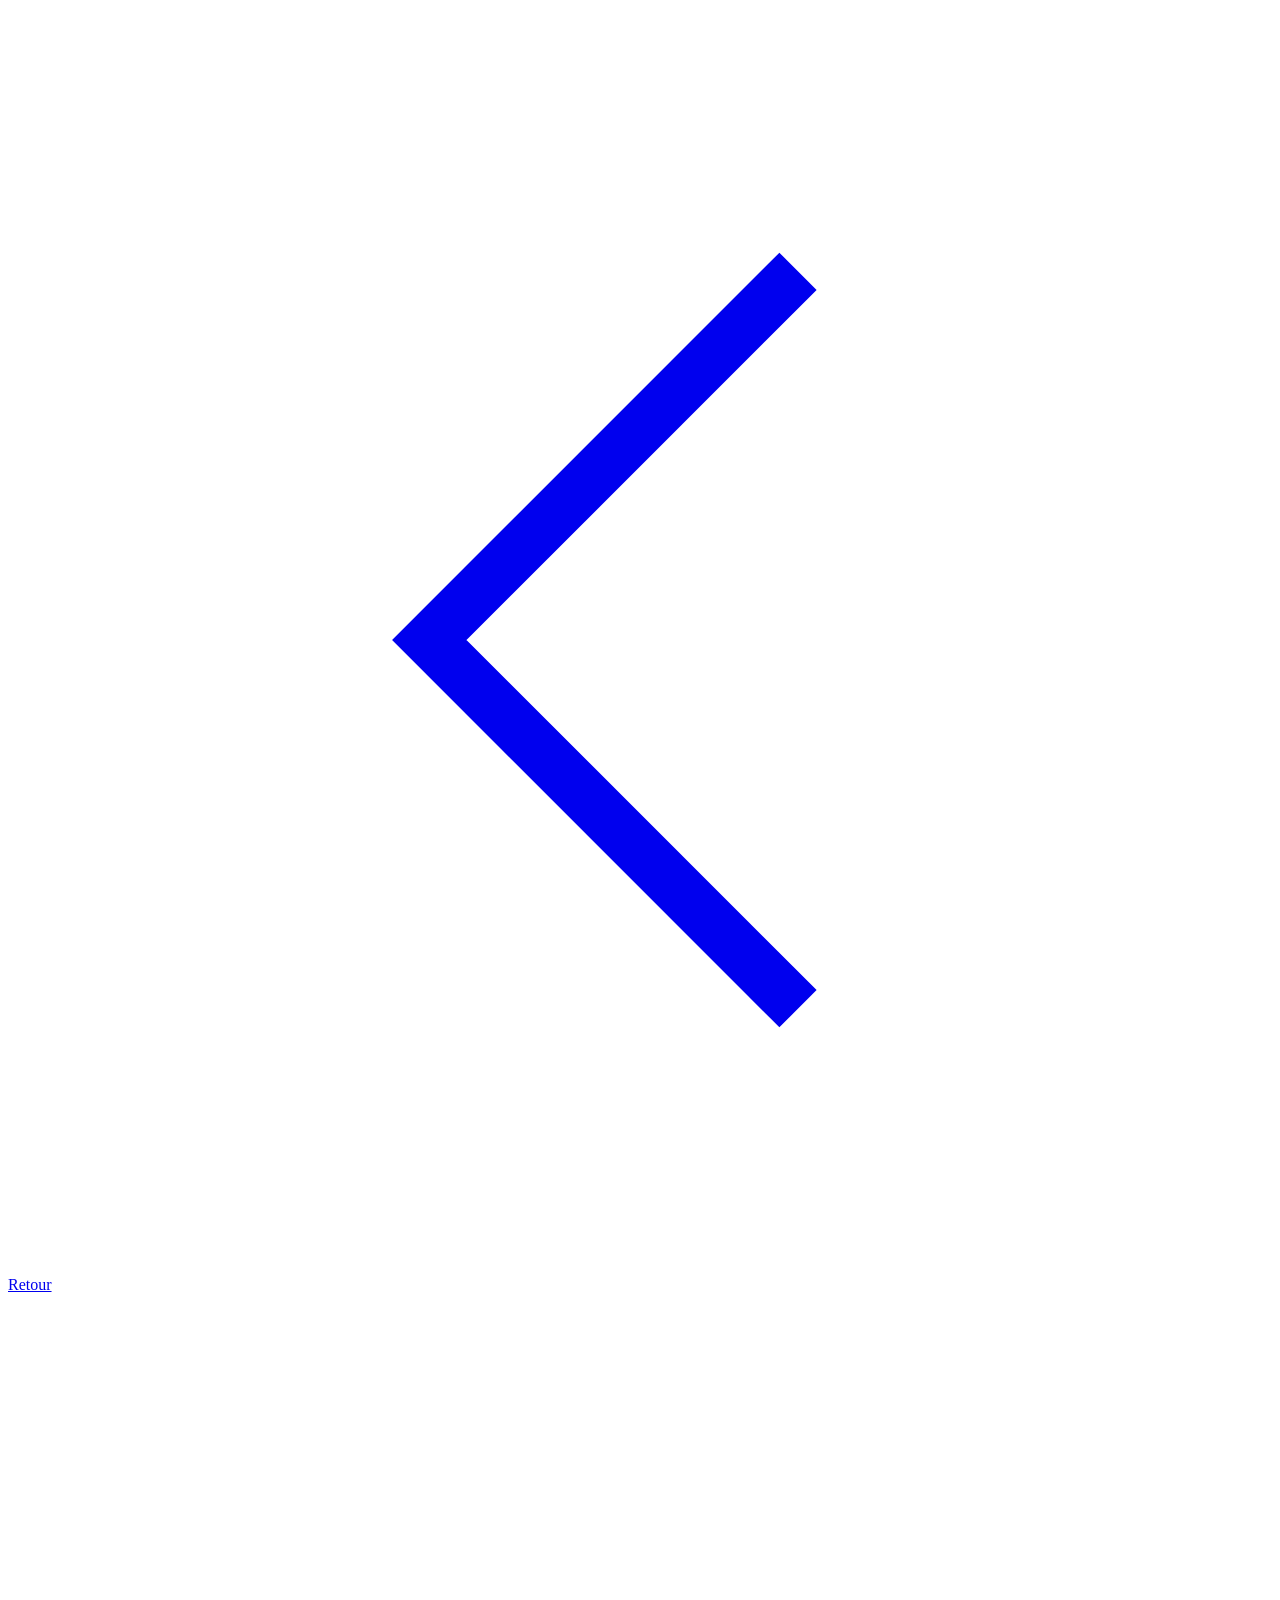
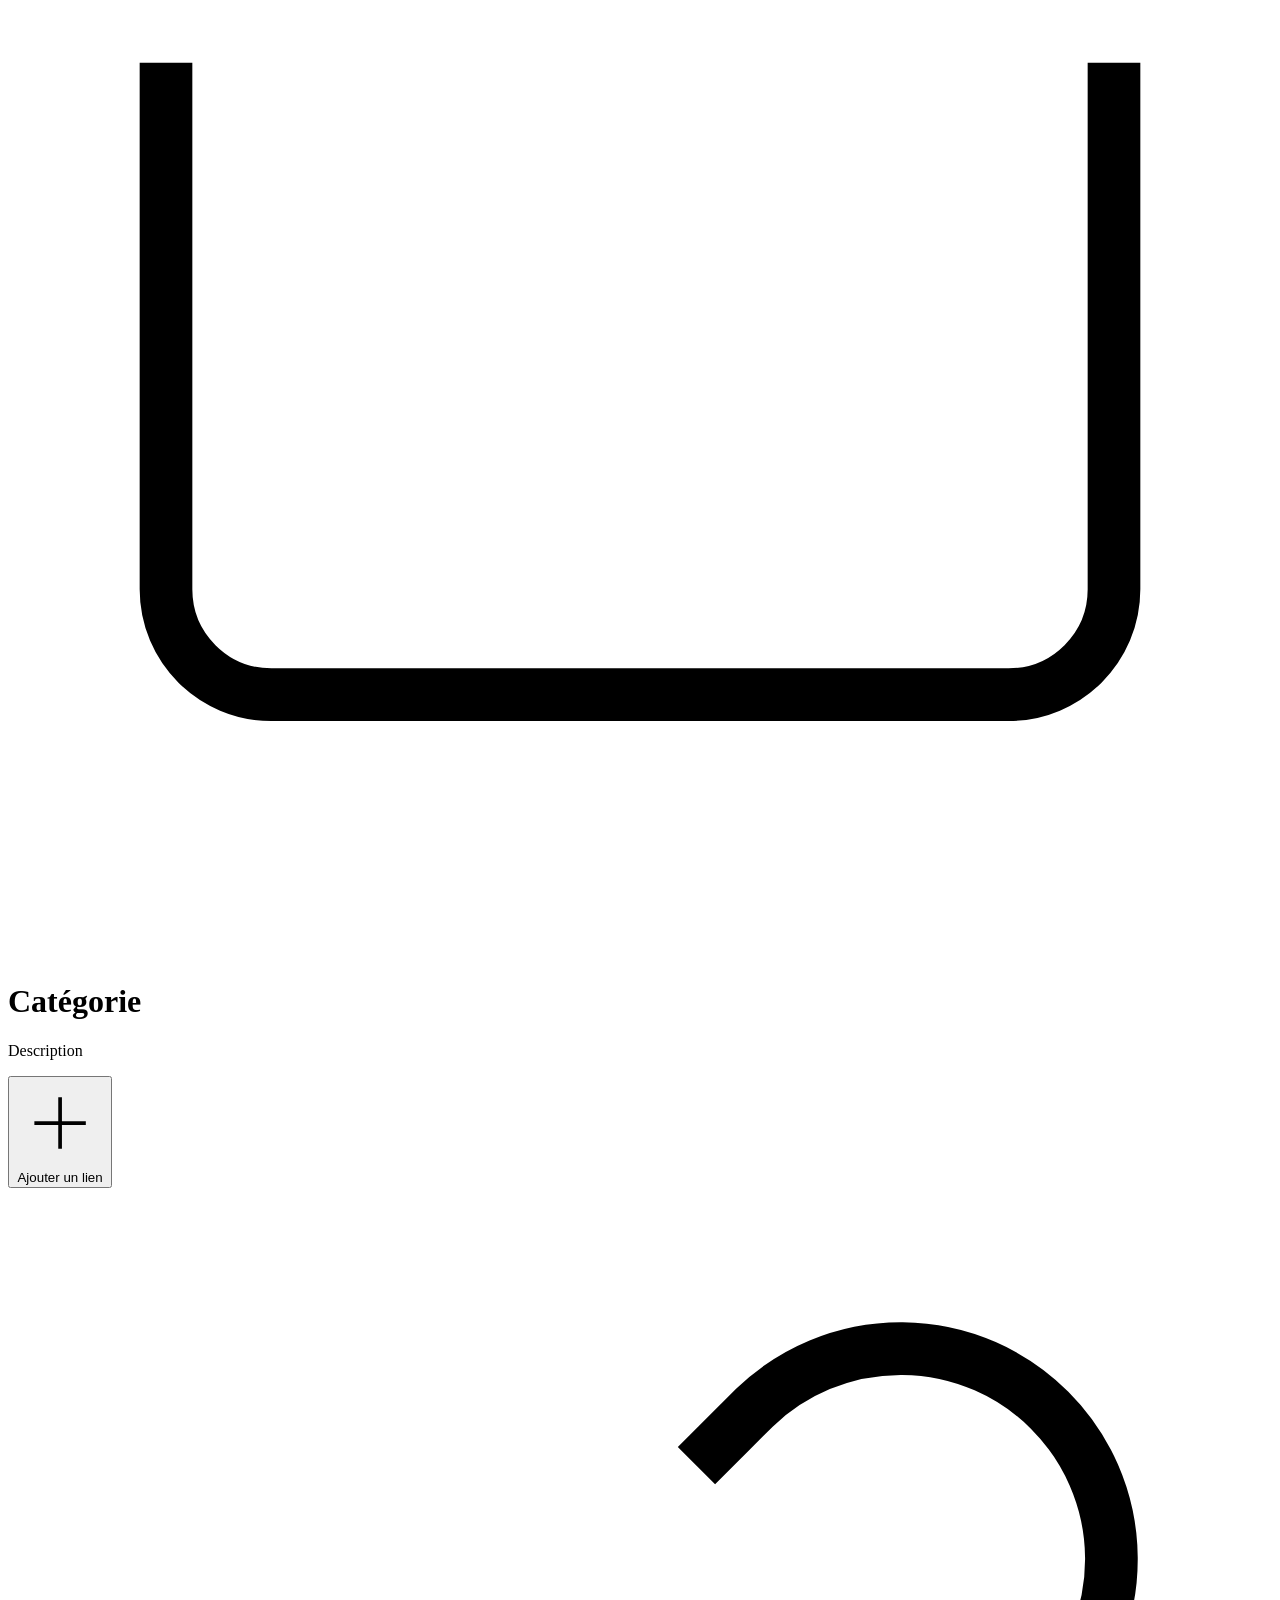
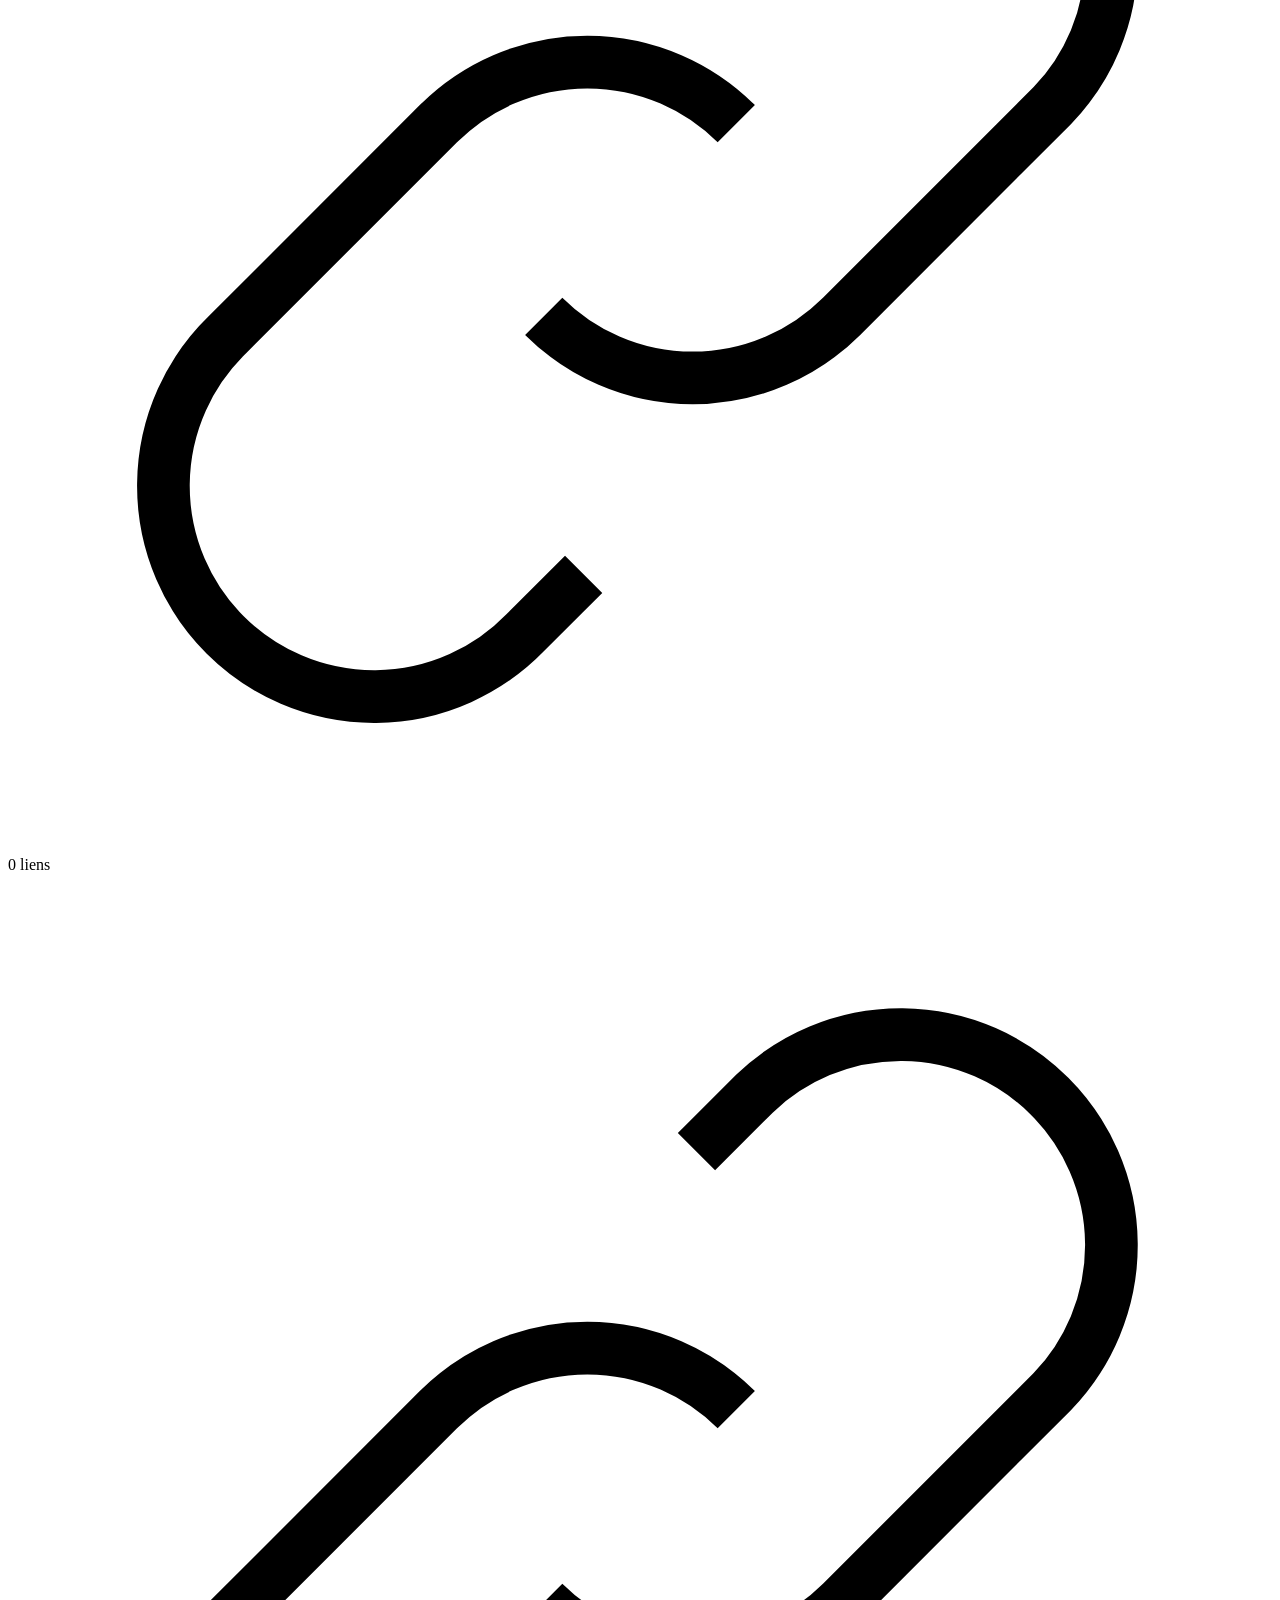
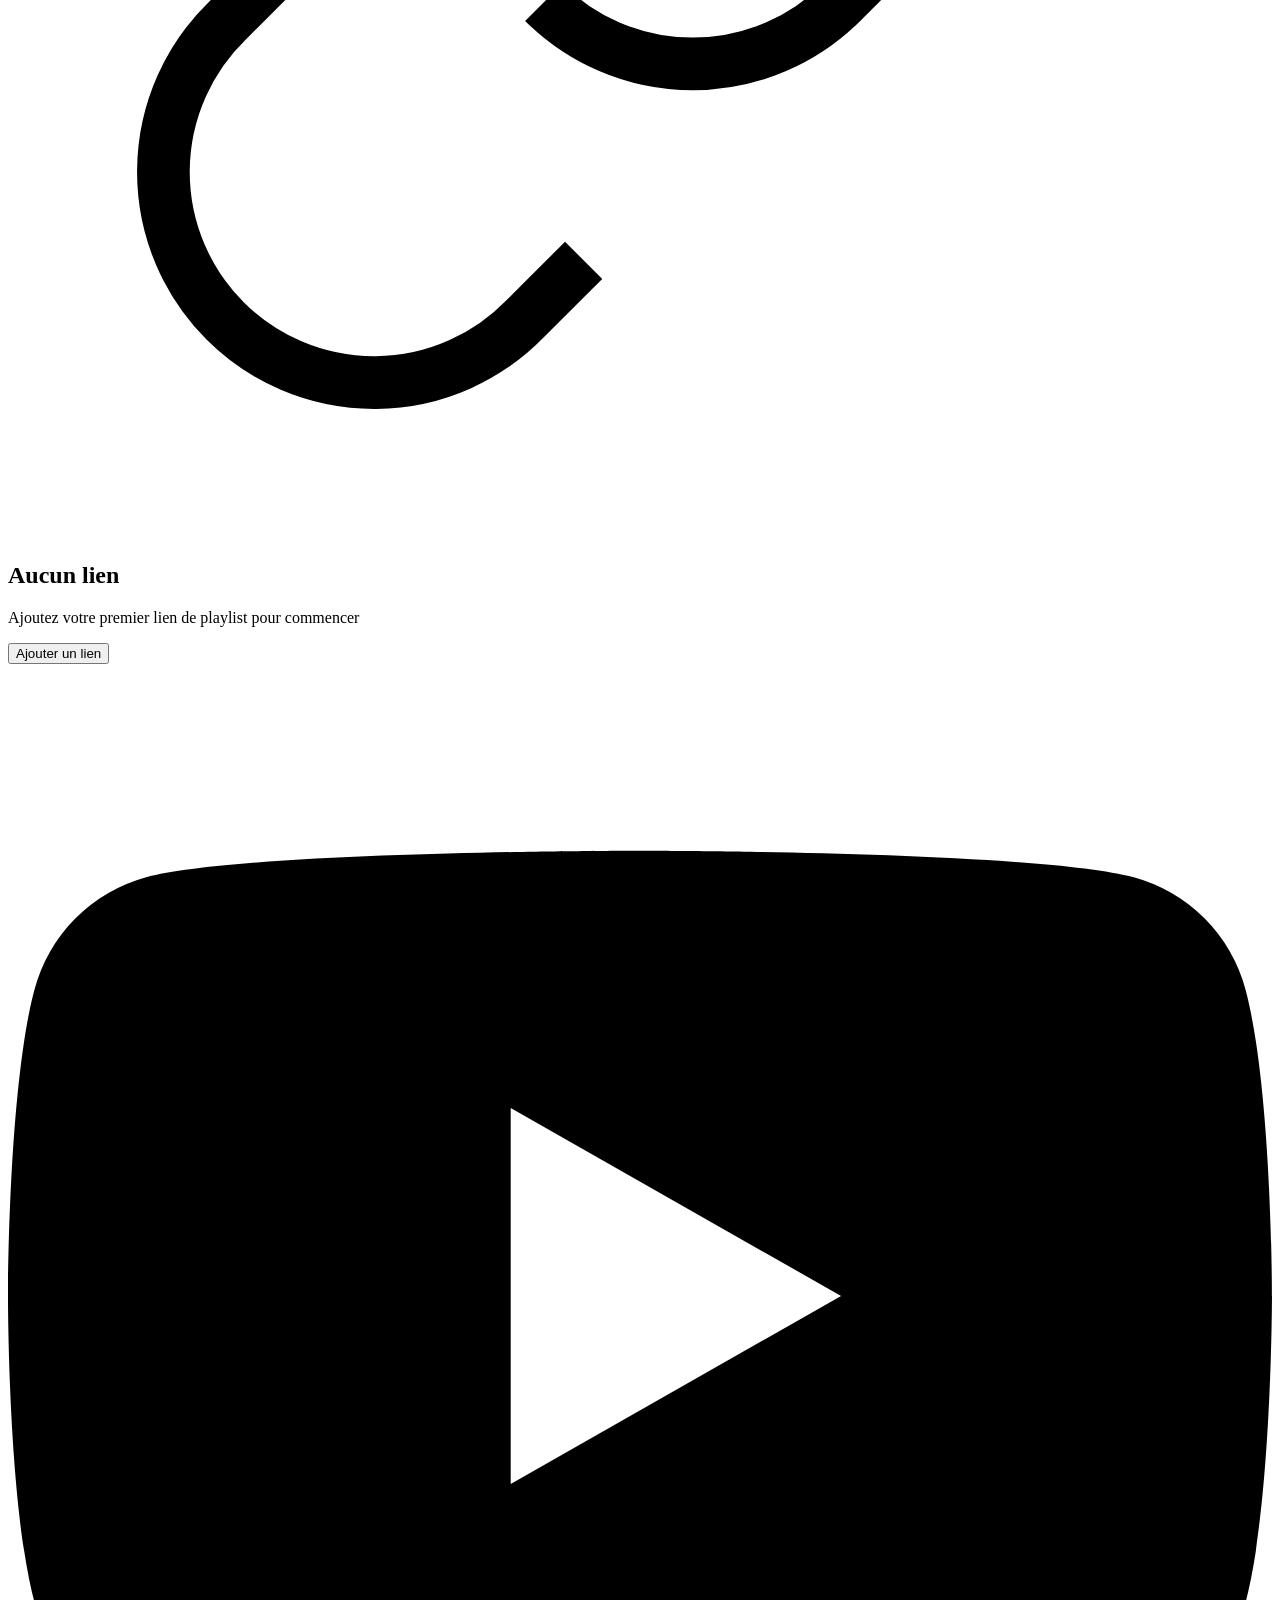
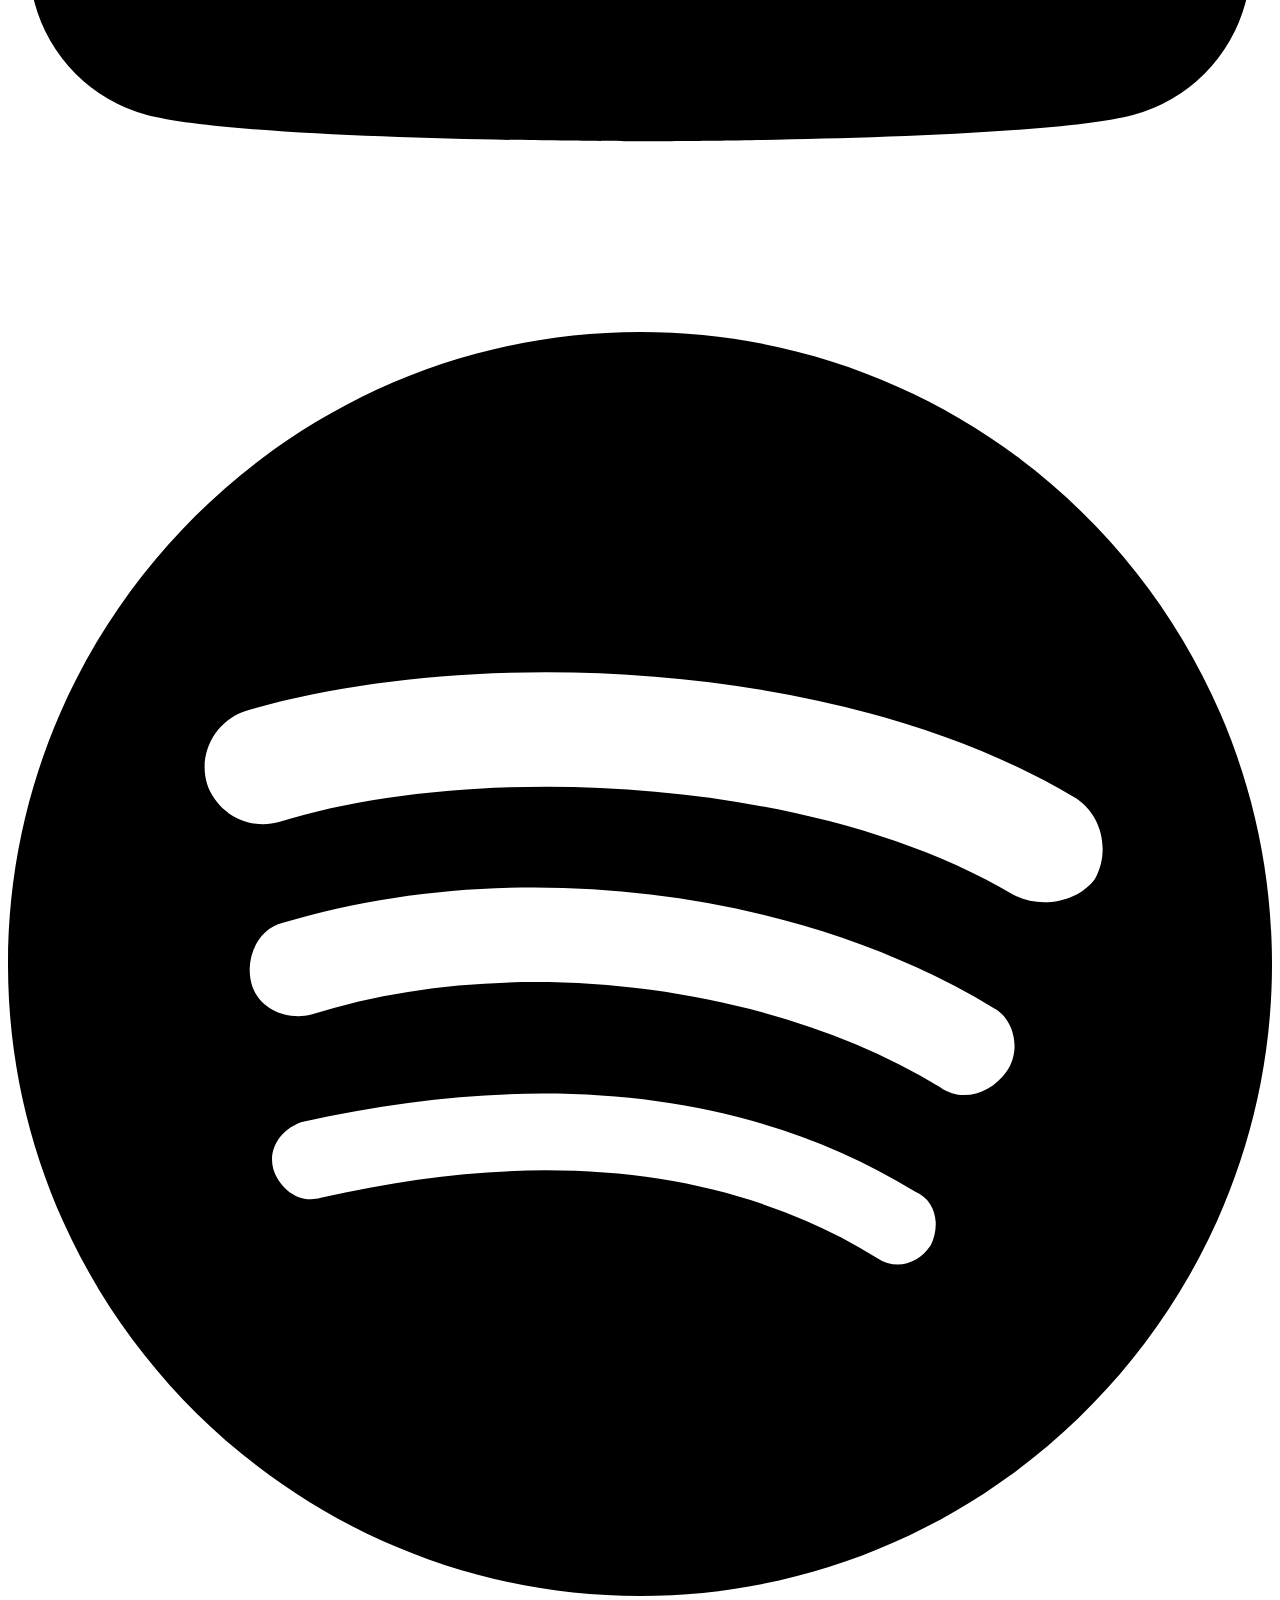
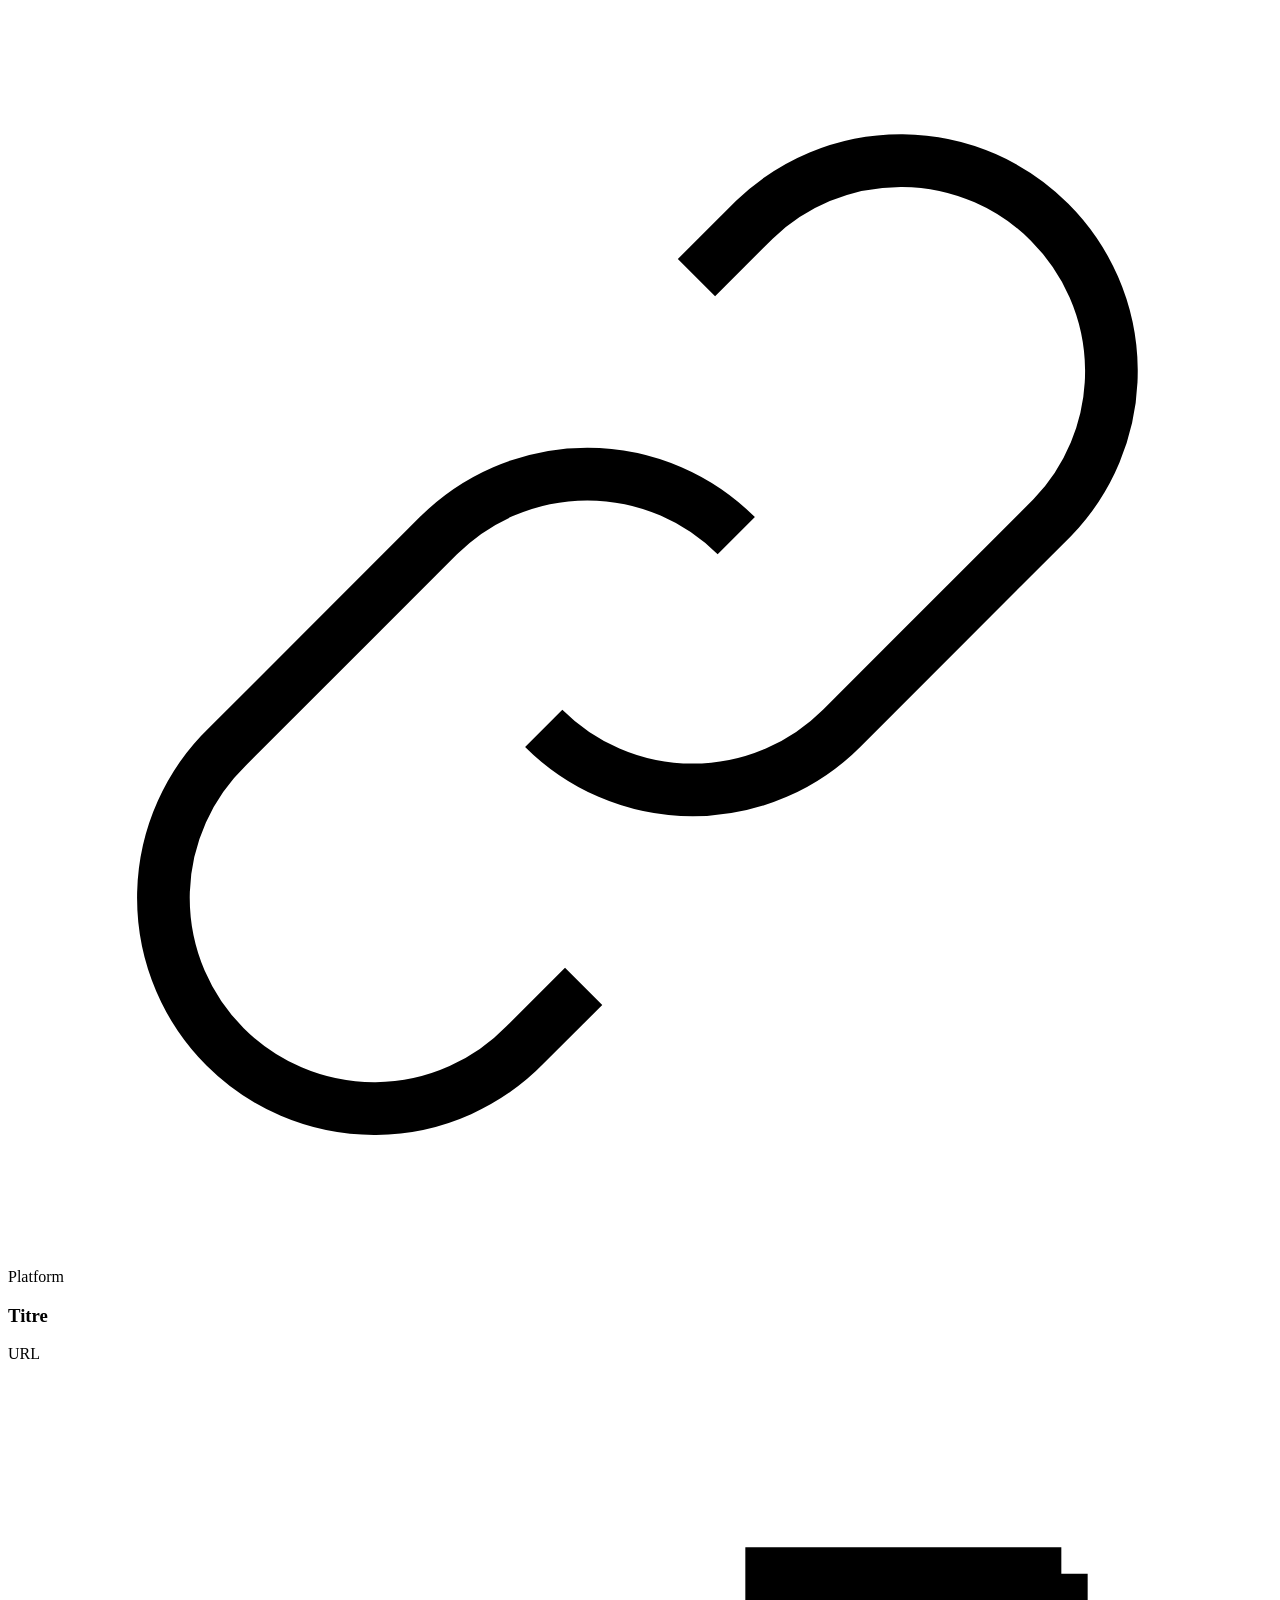
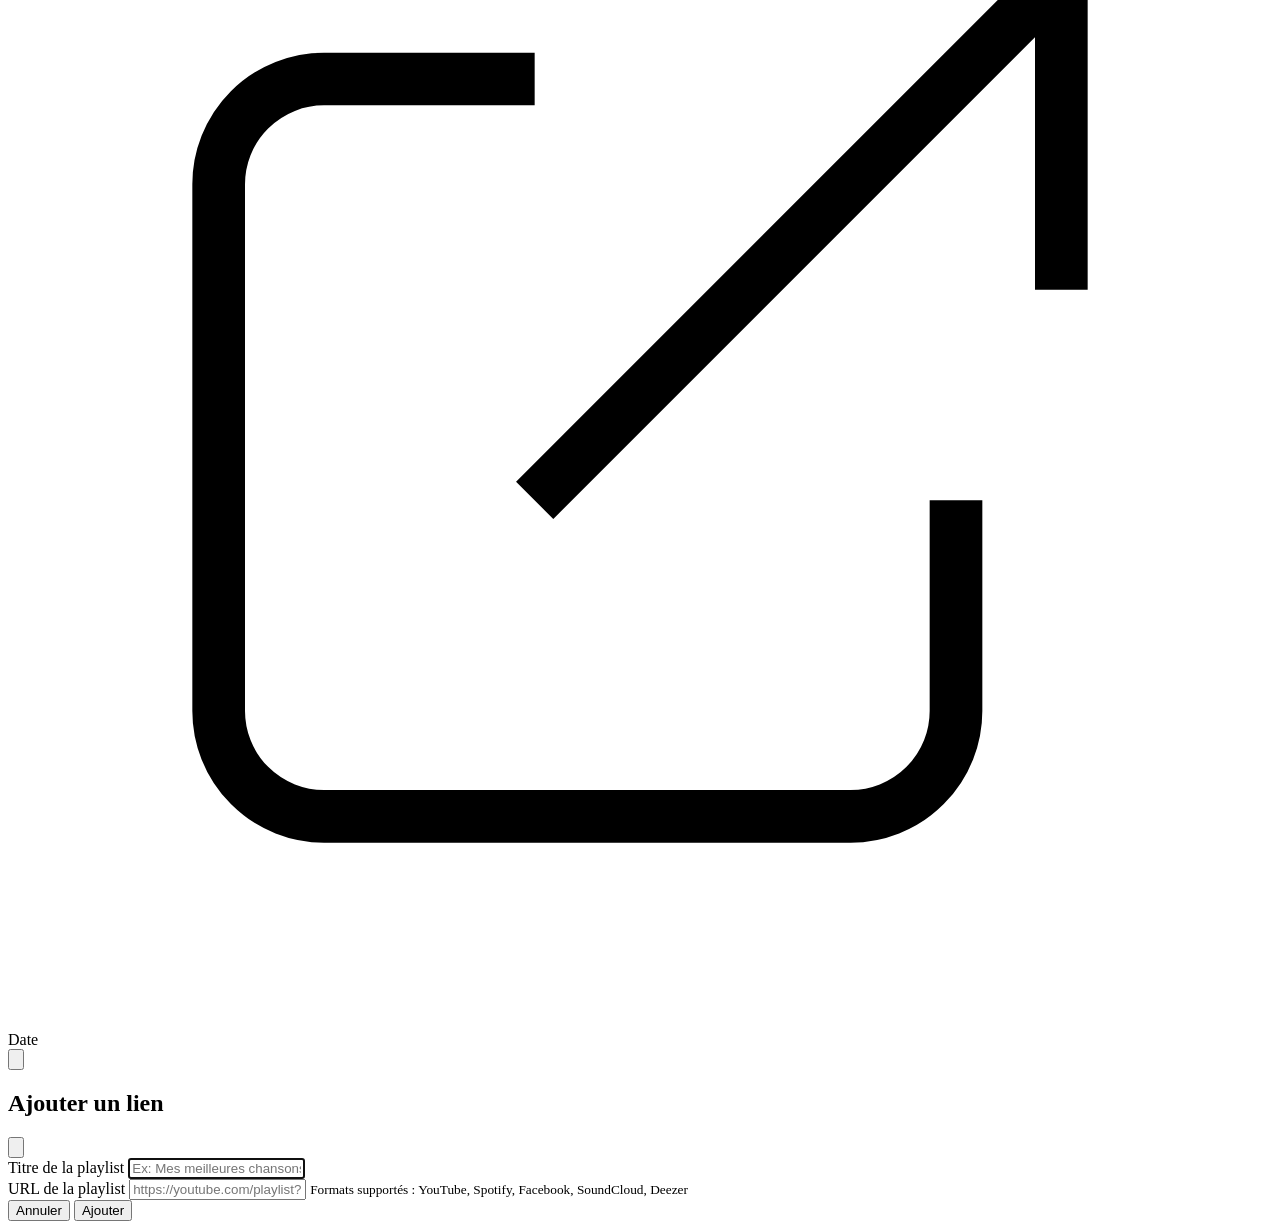
==== src/main/resources/templates/category.html @ a46c37cc "Initial commit" ====
<!DOCTYPE html>
<html xmlns:th="http://www.thymeleaf.org" lang="fr">
<head>
    <meta charset="UTF-8">
    <meta name="viewport" content="width=device-width, initial-scale=1.0">
    <title th:text="${category.name}">Catégorie</title>
    <link rel="stylesheet" th:href="@{/css/style.css}">
</head>
<body>
    <div class="app-container">
        <header class="app-header">
            <div class="header-content">
                <a href="/" class="back-link">
                    <svg viewBox="0 0 24 24" fill="none" stroke="currentColor">
                        <path d="M15 19l-7-7 7-7"/>
                    </svg>
                    Retour
                </a>
                <div class="header-title">
                    <div class="category-icon-large" th:classappend="'icon-' + ${category.id % 6}">
                        <svg viewBox="0 0 24 24" fill="none" stroke="currentColor">
                            <path d="M3 7V17C3 18.1046 3.89543 19 5 19H19C20.1046 19 21 18.1046 21 17V7"/>
                        </svg>
                    </div>
                    <div>
                        <h1 th:text="${category.name}">Catégorie</h1>
                        <p class="subtitle" th:text="${category.description} ?: 'Aucune description'">Description</p>
                    </div>
                </div>
                <button class="btn btn-primary" onclick="toggleModal('addLinkModal')">
                    <svg class="btn-icon" viewBox="0 0 24 24" fill="none" stroke="currentColor">
                        <path d="M12 5v14M5 12h14"/>
                    </svg>
                    Ajouter un lien
                </button>
            </div>
        </header>
        <main class="main-content">
            <div class="content-wrapper">
                <div class="stats-bar">
                    <div class="stat-item">
                        <svg viewBox="0 0 24 24" fill="none" stroke="currentColor">
                            <path d="M13.828 10.172a4 4 0 00-5.656 0l-4 4a4 4 0 105.656 5.656l1.102-1.101m-.758-4.899a4 4 0 005.656 0l4-4a4 4 0 00-5.656-5.656l-1.1 1.1"/>
                        </svg>
                        <span class="stat-value" th:text="${links.size}">0</span>
                        <span class="stat-label" th:text="${links.size > 1} ? 'liens enregistrés' : 'lien enregistré'">liens</span>
                    </div>
                </div>

                <div th:if="${links.empty}" class="empty-state">
                    <svg class="empty-icon" viewBox="0 0 24 24" fill="none" stroke="currentColor">
                        <path d="M13.828 10.172a4 4 0 00-5.656 0l-4 4a4 4 0 105.656 5.656l1.102-1.101m-.758-4.899a4 4 0 005.656 0l4-4a4 4 0 00-5.656-5.656l-1.1 1.1"/>
                    </svg>
                    <h2>Aucun lien</h2>
                    <p>Ajoutez votre premier lien de playlist pour commencer</p>
                    <button class="btn btn-primary" onclick="toggleModal('addLinkModal')">Ajouter un lien</button>
                </div>

                <div th:unless="${links.empty}" class="links-list">
                    <article class="link-card" th:each="link : ${links}">
                        <div class="link-platform" th:classappend="${'platform-' + #strings.toLowerCase(link.platform)}">
                            <svg th:if="${link.platform == 'YouTube'}" viewBox="0 0 24 24" fill="currentColor">
                                <path d="M23.498 6.186a3.016 3.016 0 0 0-2.122-2.136C19.505 3.545 12 3.545 12 3.545s-7.505 0-9.377.505A3.017 3.017 0 0 0 .502 6.186C0 8.07 0 12 0 12s0 3.93.502 5.814a3.016 3.016 0 0 0 2.122 2.136c1.871.505 9.376.505 9.376.505s7.505 0 9.377-.505a3.015 3.015 0 0 0 2.122-2.136C24 15.93 24 12 24 12s0-3.93-.502-5.814zM9.545 15.568V8.432L15.818 12l-6.273 3.568z"/>
                            </svg>
                            <svg th:if="${link.platform == 'Spotify'}" viewBox="0 0 24 24" fill="currentColor">
                                <path d="M12 0C5.4 0 0 5.4 0 12s5.4 12 12 12 12-5.4 12-12S18.66 0 12 0zm5.521 17.34c-.24.359-.66.48-1.021.24-2.82-1.74-6.36-2.101-10.561-1.141-.418.122-.779-.179-.899-.539-.12-.421.18-.78.54-.9 4.56-1.021 8.52-.6 11.64 1.32.42.18.479.659.301 1.02zm1.44-3.3c-.301.42-.841.6-1.262.3-3.239-1.98-8.159-2.58-11.939-1.38-.479.12-1.02-.12-1.14-.6-.12-.48.12-1.021.6-1.141C9.6 9.9 15 10.561 18.72 12.84c.361.181.54.78.241 1.2zm.12-3.36C15.24 8.4 8.82 8.16 5.16 9.301c-.6.179-1.2-.181-1.38-.721-.18-.601.18-1.2.72-1.381 4.26-1.26 11.28-1.02 15.721 1.621.539.3.719 1.02.419 1.56-.299.421-1.02.599-1.559.3z"/>
                            </svg>
                            <svg th:if="${link.platform != 'YouTube' and link.platform != 'Spotify'}" viewBox="0 0 24 24" fill="none" stroke="currentColor">
                                <path d="M13.828 10.172a4 4 0 00-5.656 0l-4 4a4 4 0 105.656 5.656l1.102-1.101m-.758-4.899a4 4 0 005.656 0l4-4a4 4 0 00-5.656-5.656l-1.1 1.1"/>
                            </svg>
                            <span th:text="${link.platform}">Platform</span>
                        </div>
                        <div class="link-content">
                            <h3 th:text="${link.title}">Titre</h3>
                            <a th:href="${link.url}" target="_blank" rel="noopener" class="link-url">
                                <span th:text="${link.url}">URL</span>
                                <svg viewBox="0 0 24 24" fill="none" stroke="currentColor">
                                    <path d="M10 6H6a2 2 0 00-2 2v10a2 2 0 002 2h10a2 2 0 002-2v-4M14 4h6m0 0v6m0-6L10 14"/>
                                </svg>
                            </a>
                            <span class="link-date" th:text="${#temporals.format(link.createdAt, 'dd/MM/yyyy à HH:mm')}">Date</span>
                        </div>
                        <button class="btn-icon-only btn-delete" th:onclick="'deleteLink(' + ${link.id} + ', ' + ${category.id} + ')'" aria-label="Supprimer le lien">
                            <svg viewBox="0 0 24 24" fill="none" stroke="currentColor">
                                <path d="M19 7l-.867 12.142A2 2 0 0116.138 21H7.862a2 2 0 01-1.995-1.858L5 7m5 4v6m4-6v6m1-10V4a1 1 0 00-1-1h-4a1 1 0 00-1 1v3M4 7h16"/>
                            </svg>
                        </button>
                    </article>
                </div>
            </div>
        </main>

        <div id="addLinkModal" class="modal">
            <div class="modal-overlay" onclick="toggleModal('addLinkModal')"></div>
            <div class="modal-content">
                <div class="modal-header">
                    <h2>Ajouter un lien</h2>
                    <button class="btn-icon-only" onclick="toggleModal('addLinkModal')" aria-label="Fermer la modale">
                        <svg viewBox="0 0 24 24" fill="none" stroke="currentColor">
                            <path d="M6 18L18 6M6 6l12 12"/>
                        </svg>
                    </button>
                </div>
                <form th:action="@{/link/add}" method="post" class="modal-form">
                    <input type="hidden" name="categoryId" th:value="${category.id}">
                    <div class="form-group">
                        <label for="linkTitle">Titre de la playlist</label>
                        <input type="text" id="linkTitle" name="title" class="form-input" placeholder="Ex: Mes meilleures chansons 2024" required autofocus>
                    </div>
                    <div class="form-group">
                        <label for="linkUrl">URL de la playlist</label>
                        <input type="url" id="linkUrl" name="url" class="form-input" placeholder="https://youtube.com/playlist?list=..." required>
                        <small class="form-hint">Formats supportés : YouTube, Spotify, Facebook, SoundCloud, Deezer</small>
                    </div>
                    <div class="modal-actions">
                        <button type="button" class="btn btn-secondary" onclick="toggleModal('addLinkModal')">Annuler</button>
                        <button type="submit" class="btn btn-primary">Ajouter</button>
                    </div>
                </form>
            </div>
        </div>
    </div>

    <script th:src="@{/js/main.js}"></script>
    <script>
        const categoryId = [[${category.id}]];
    </script>
</body>
</html>
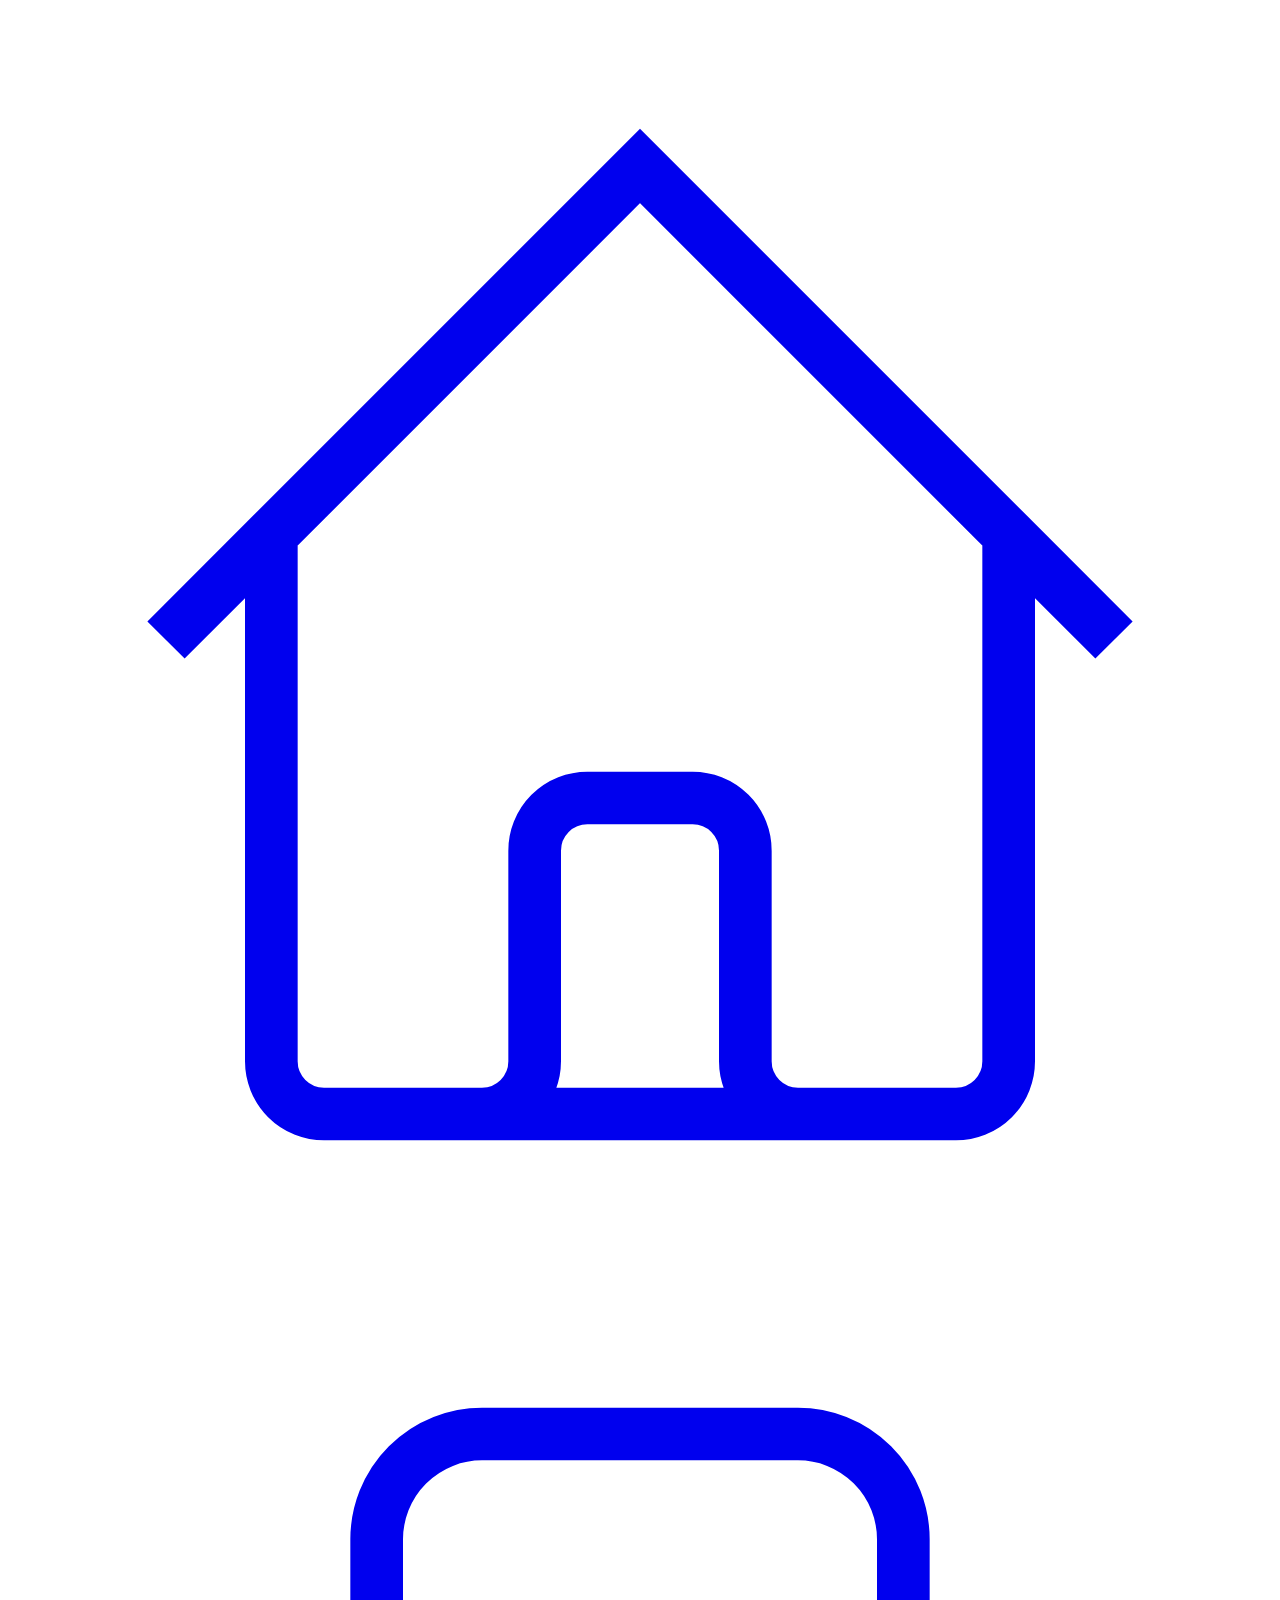
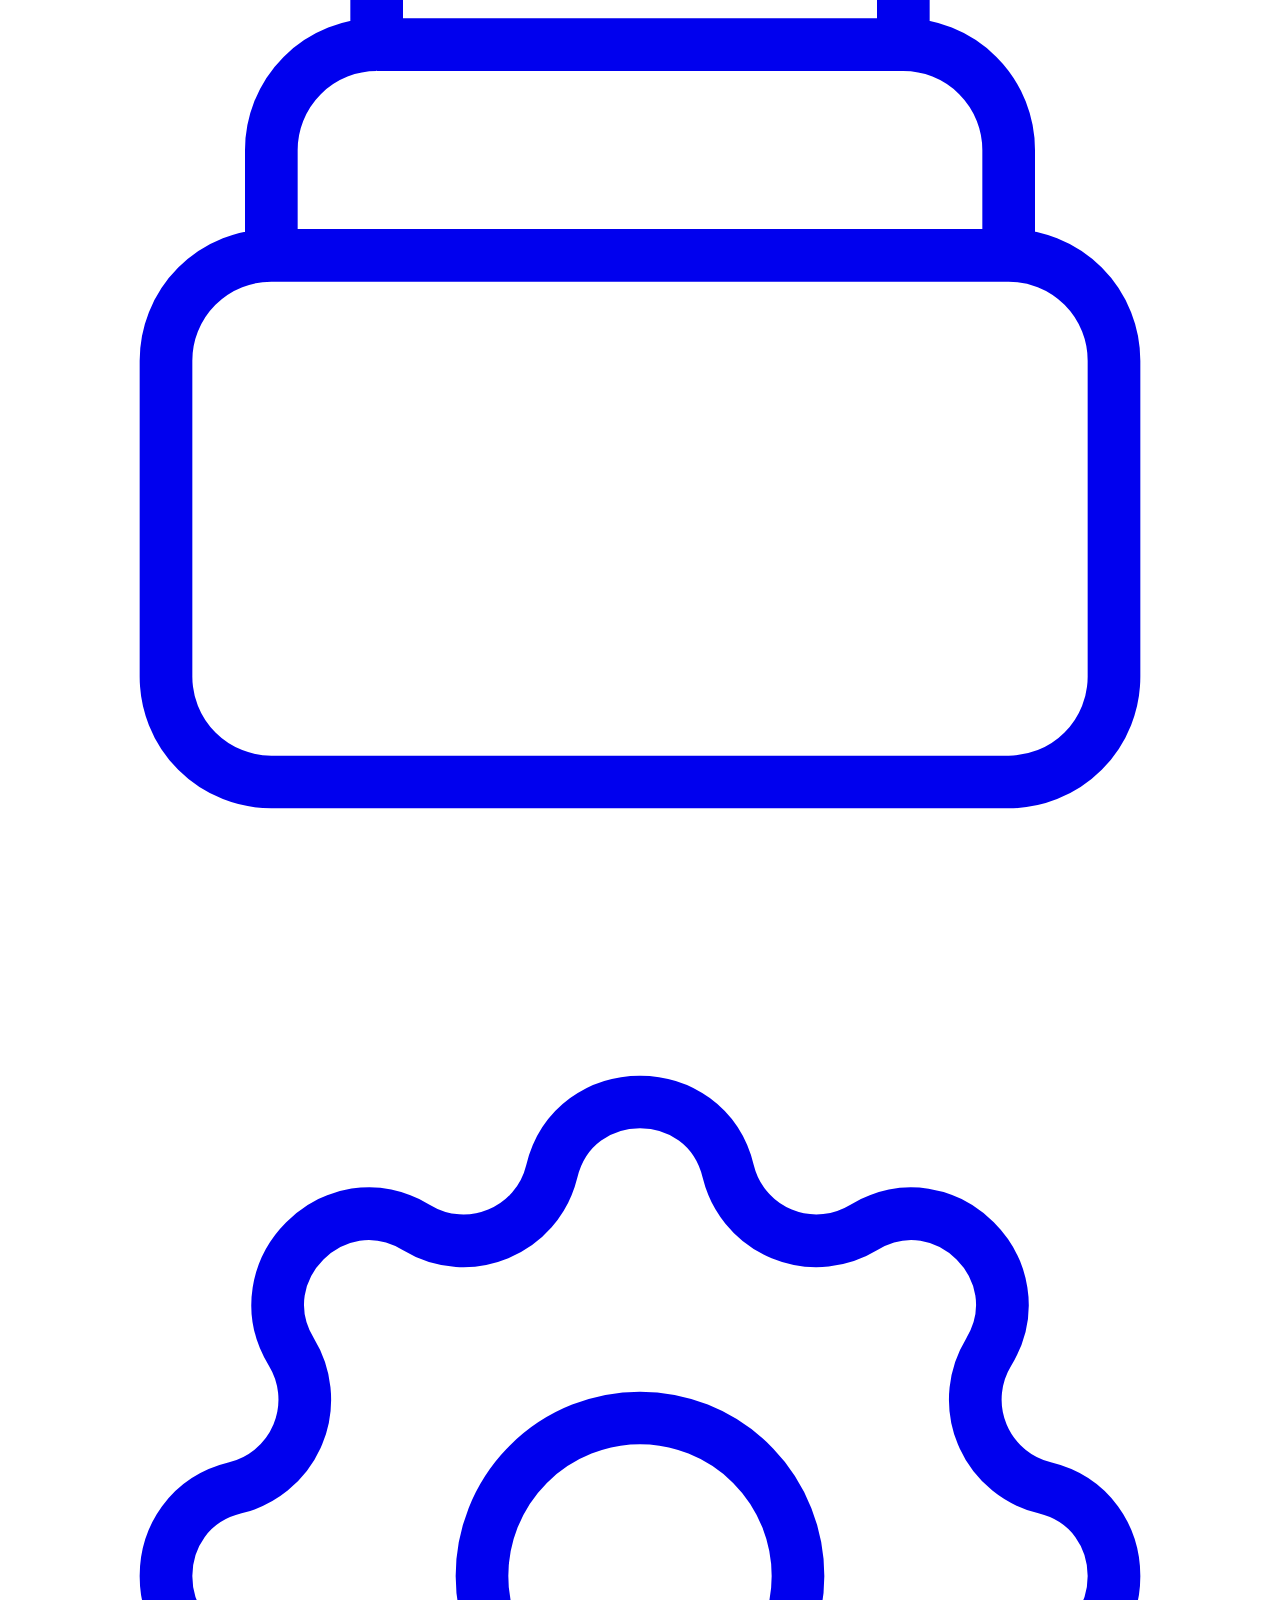
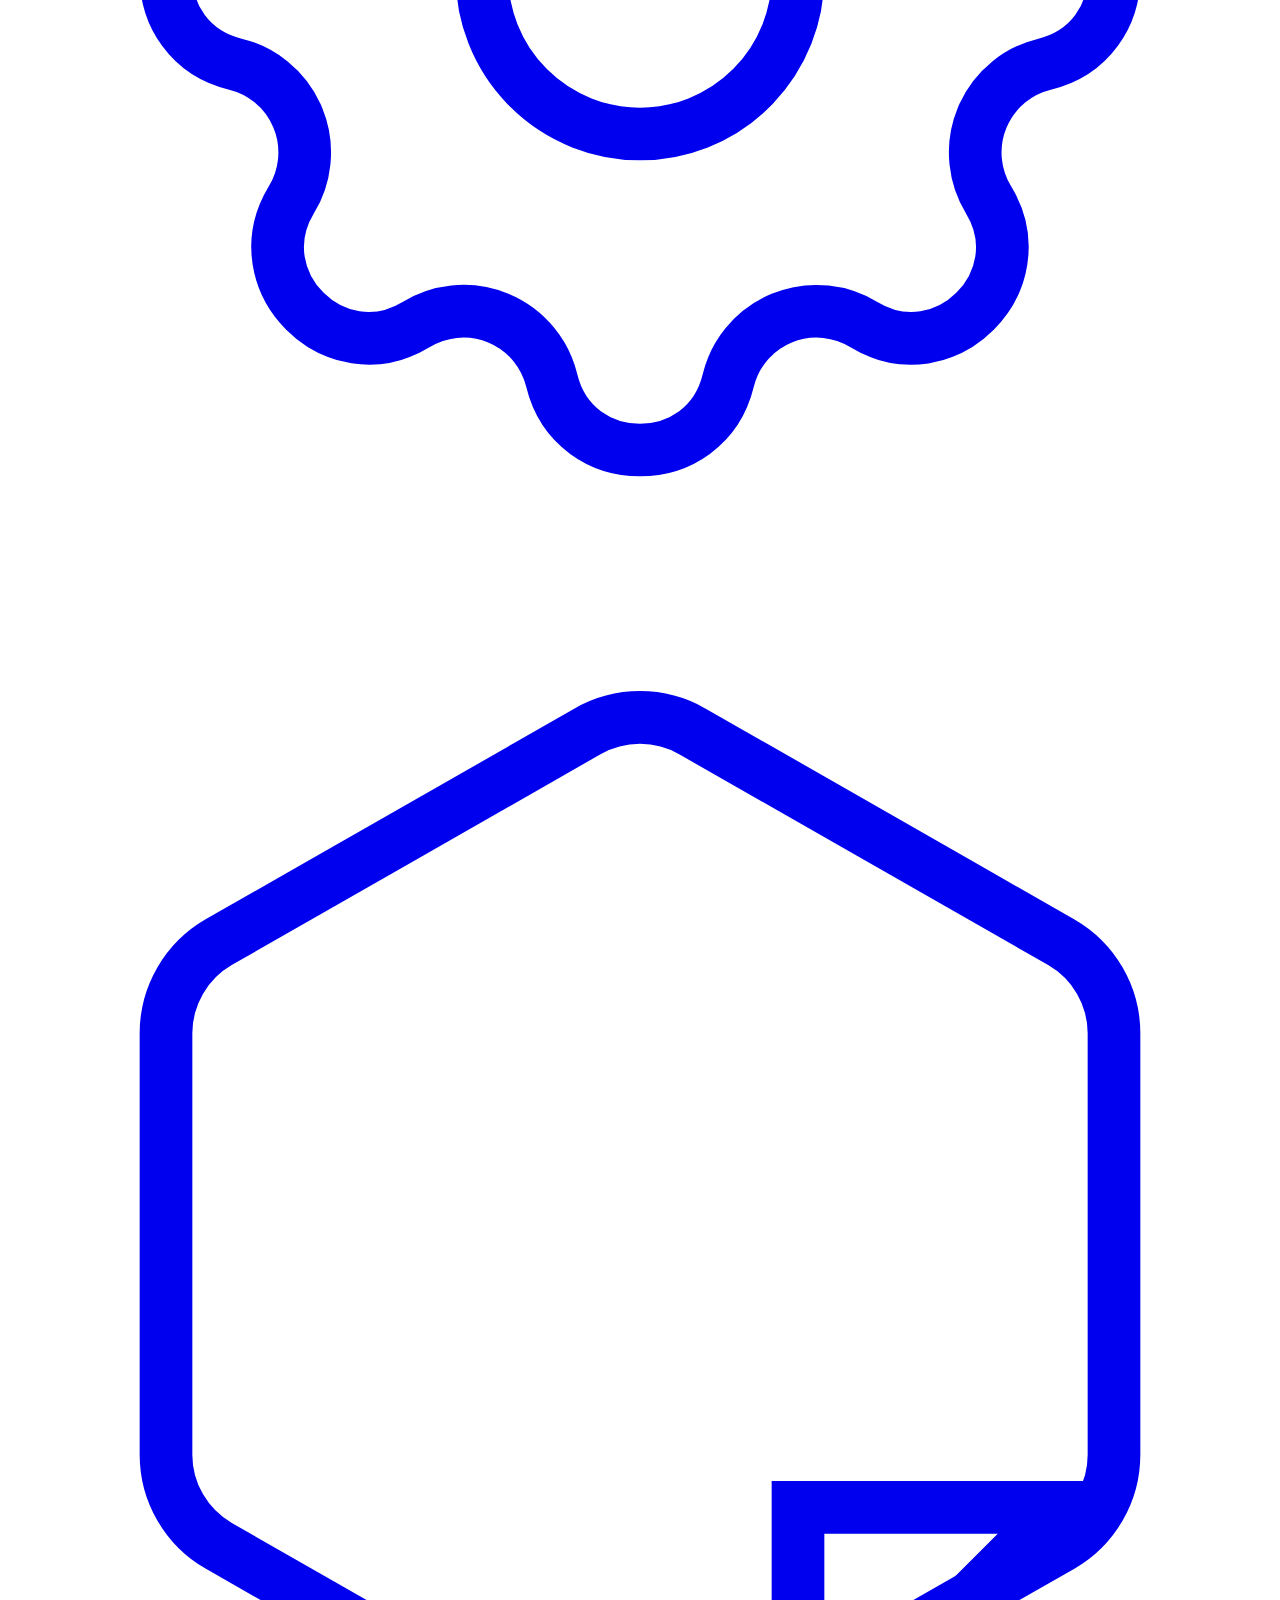
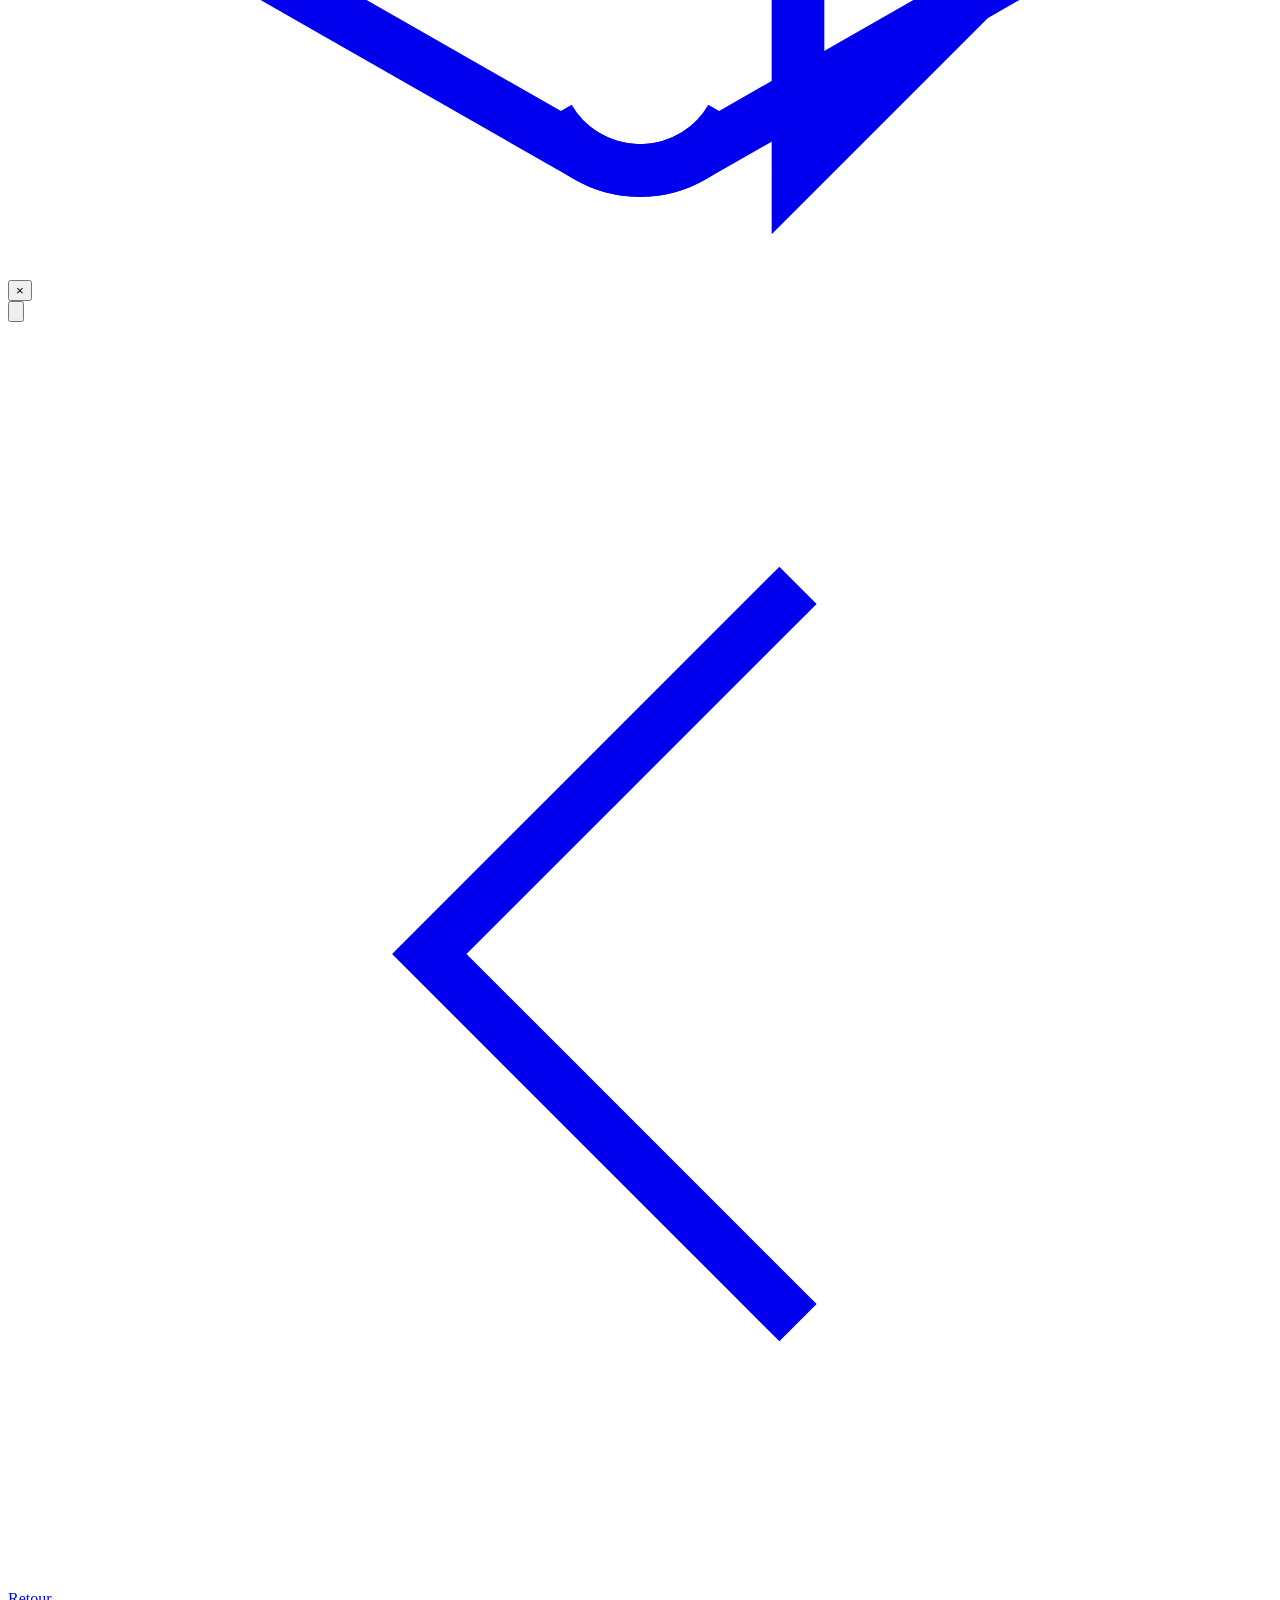
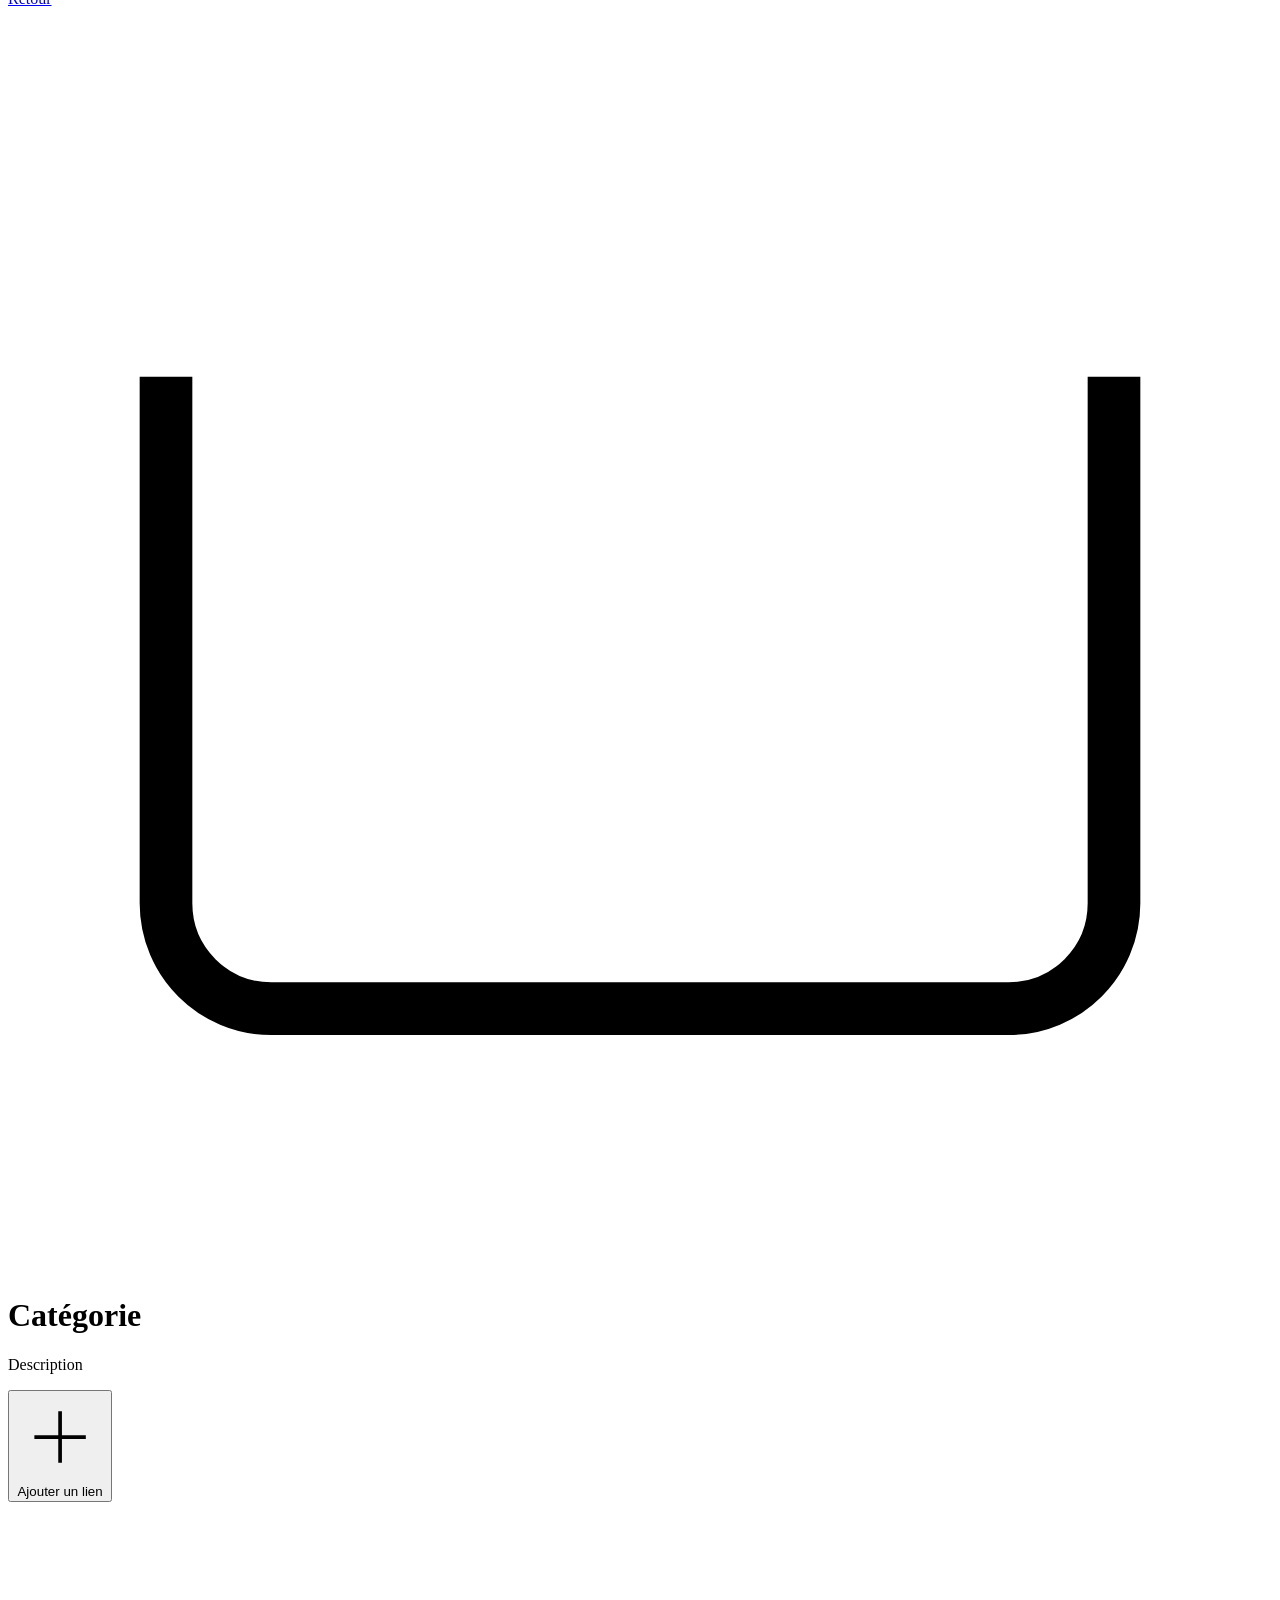
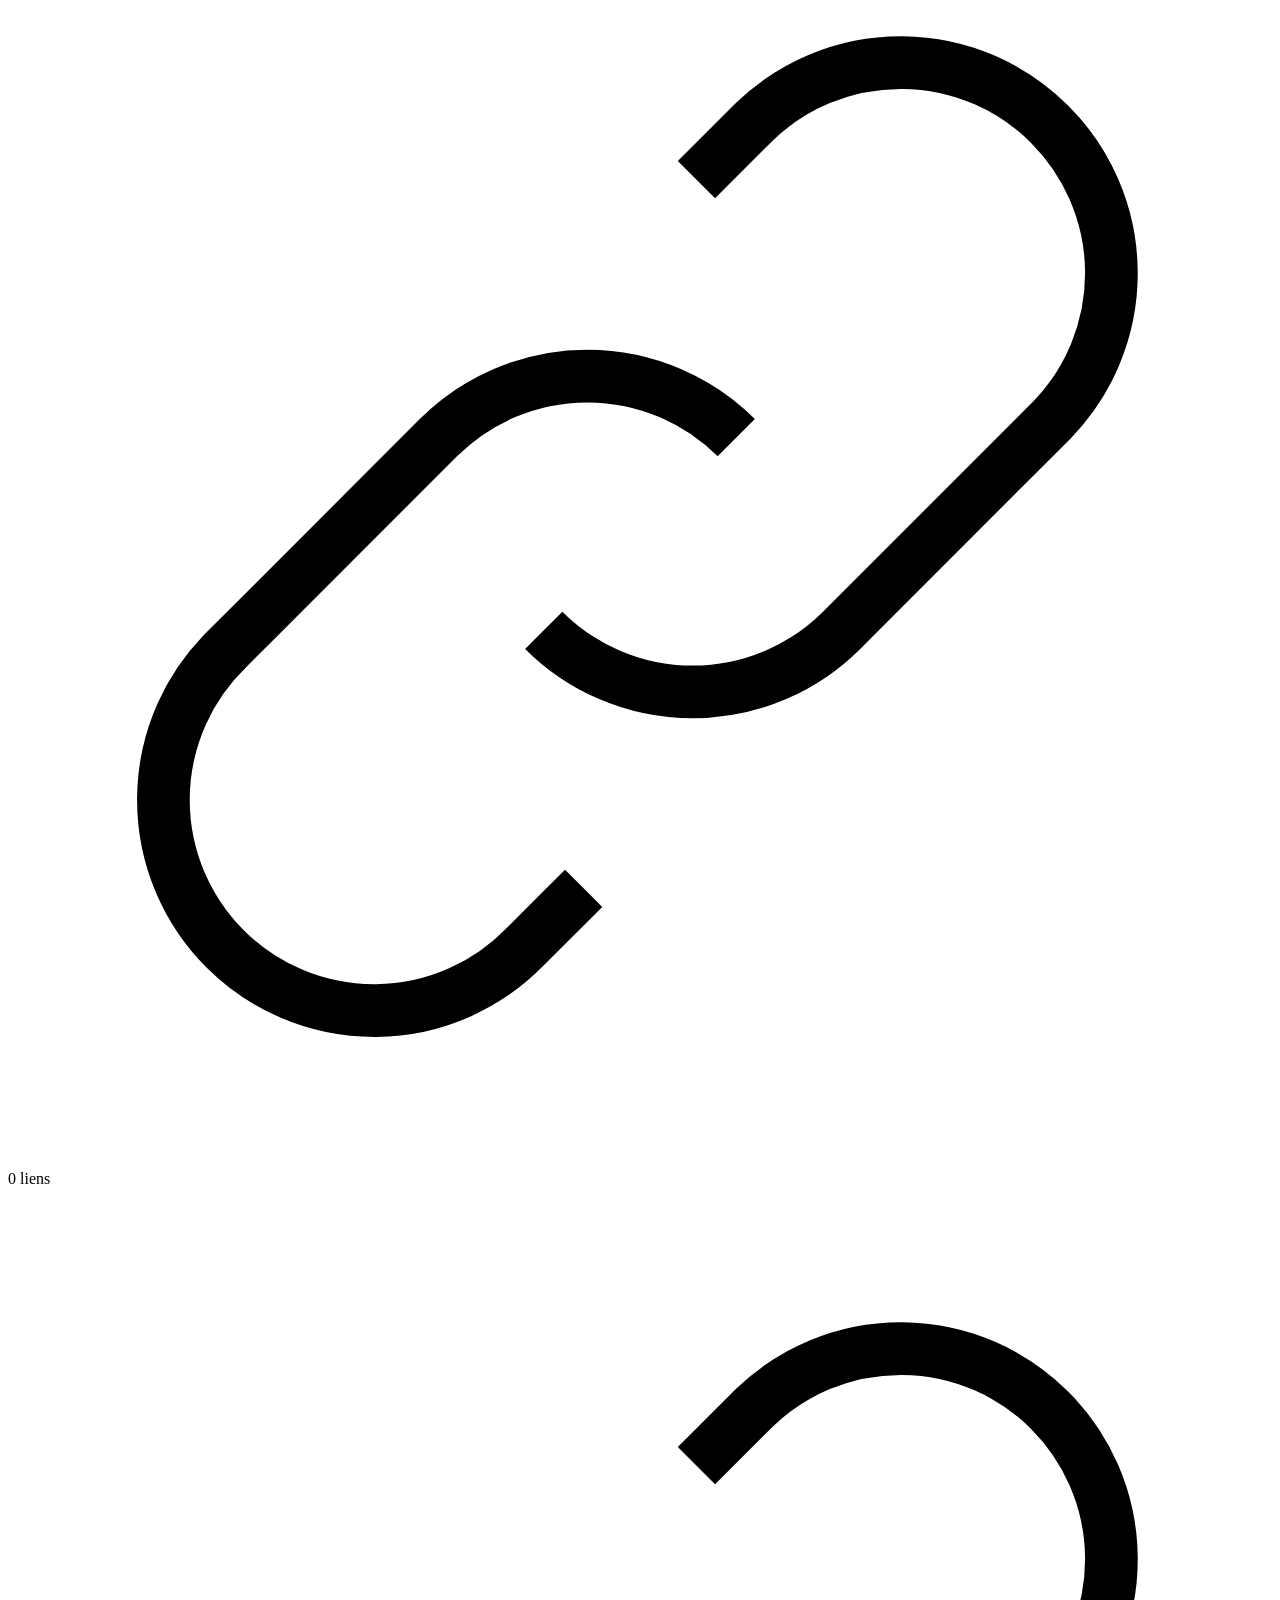
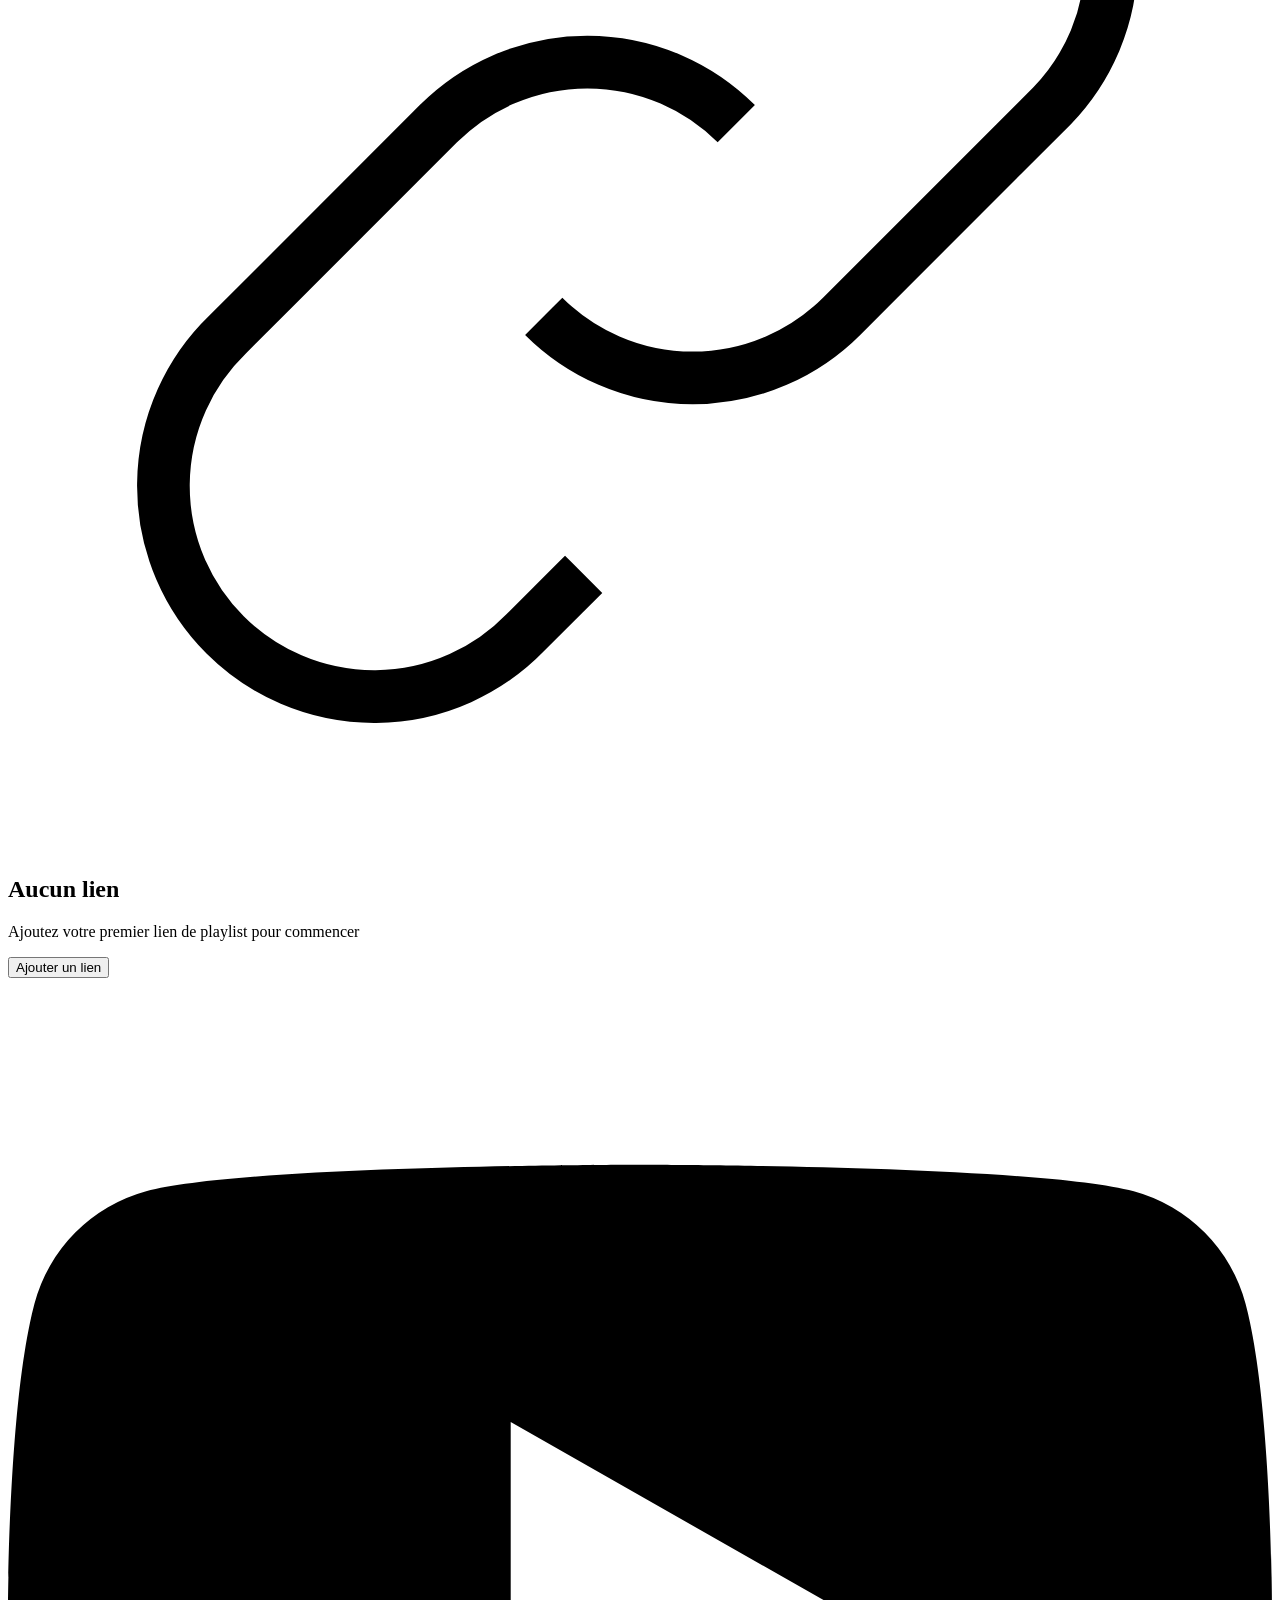
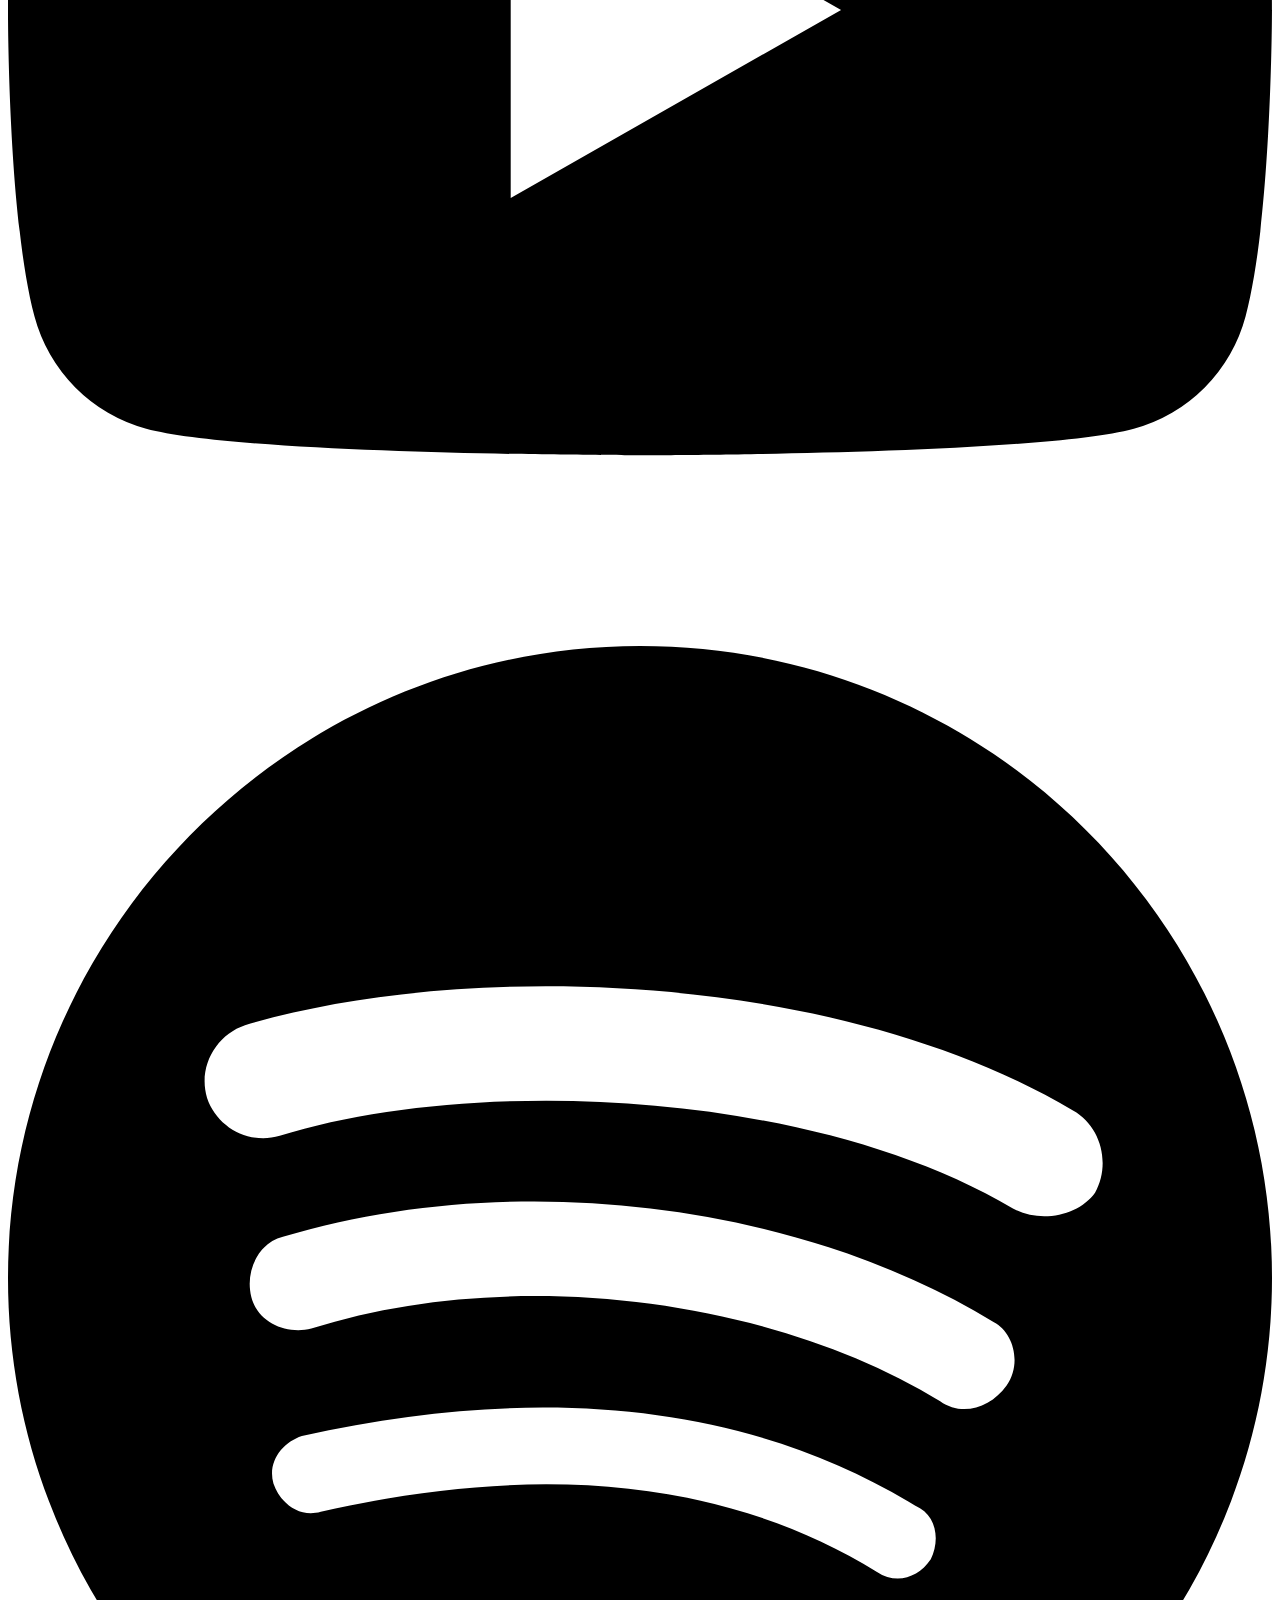
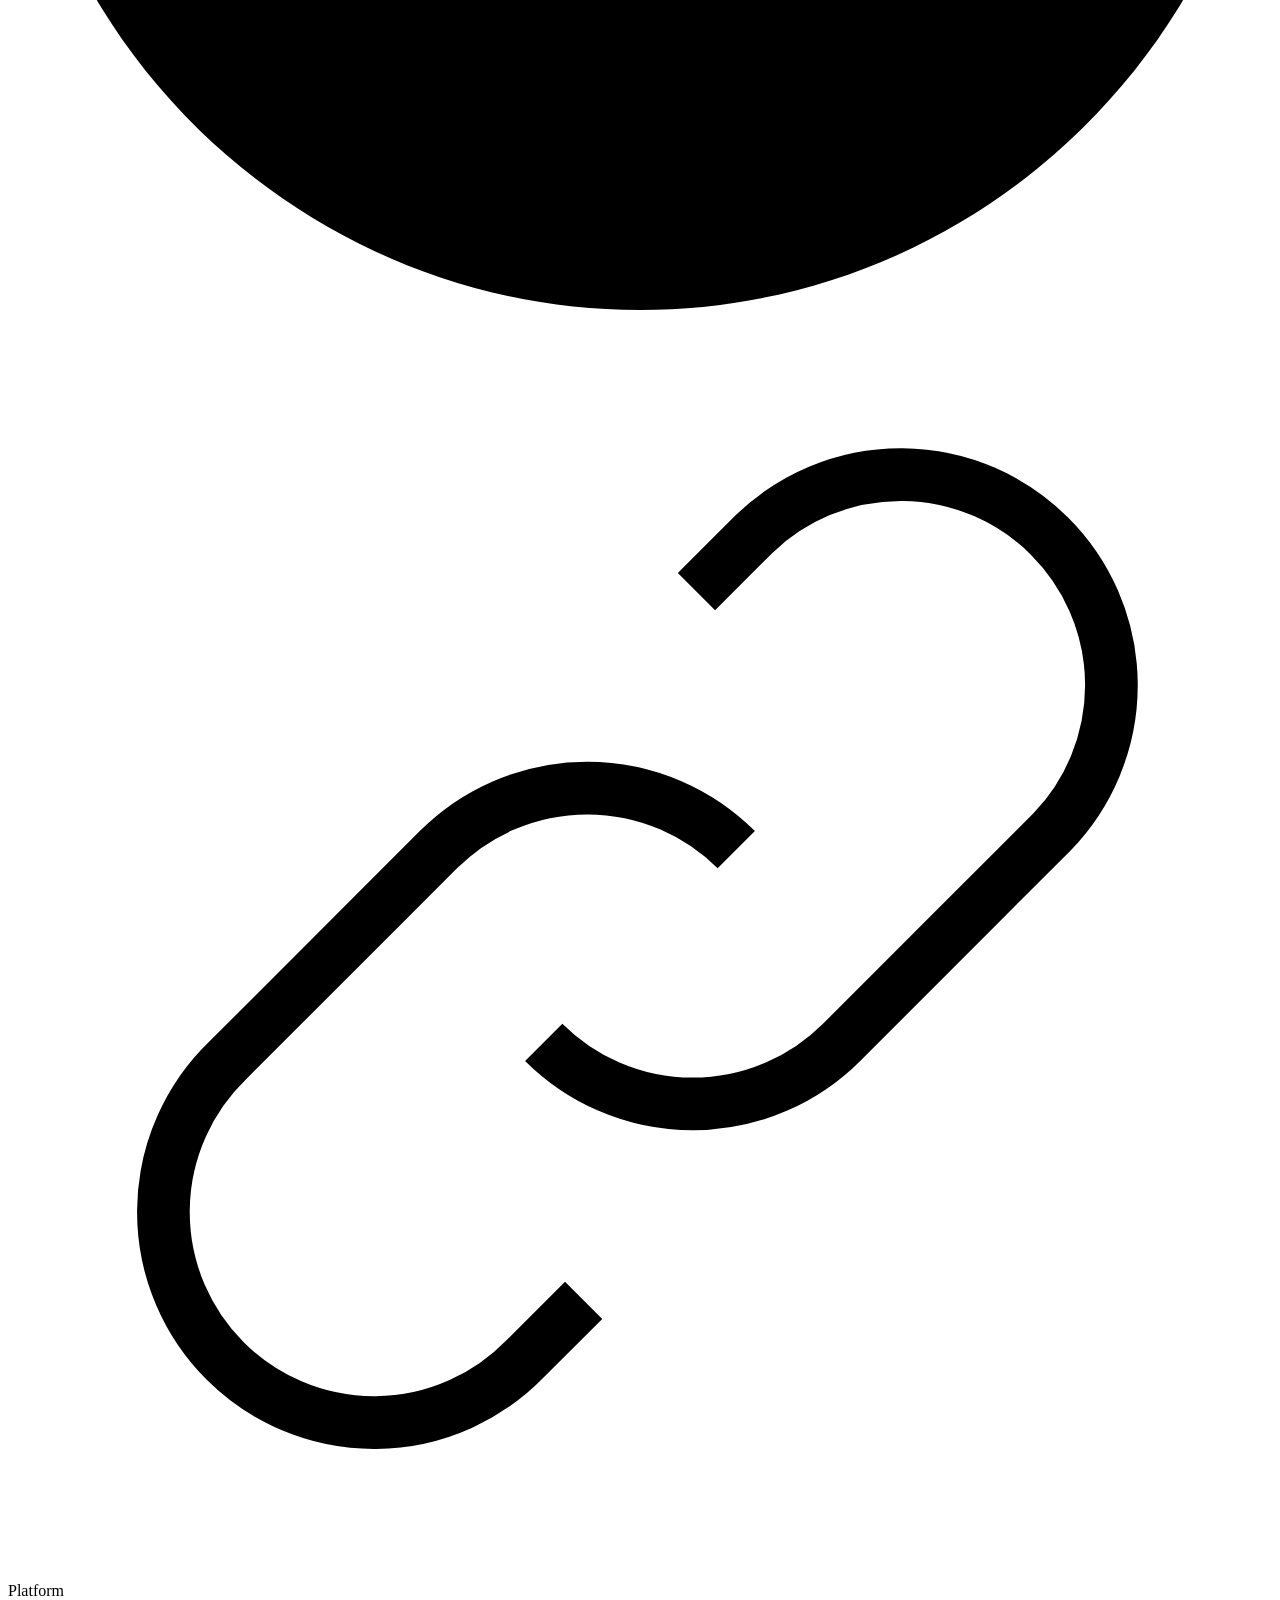
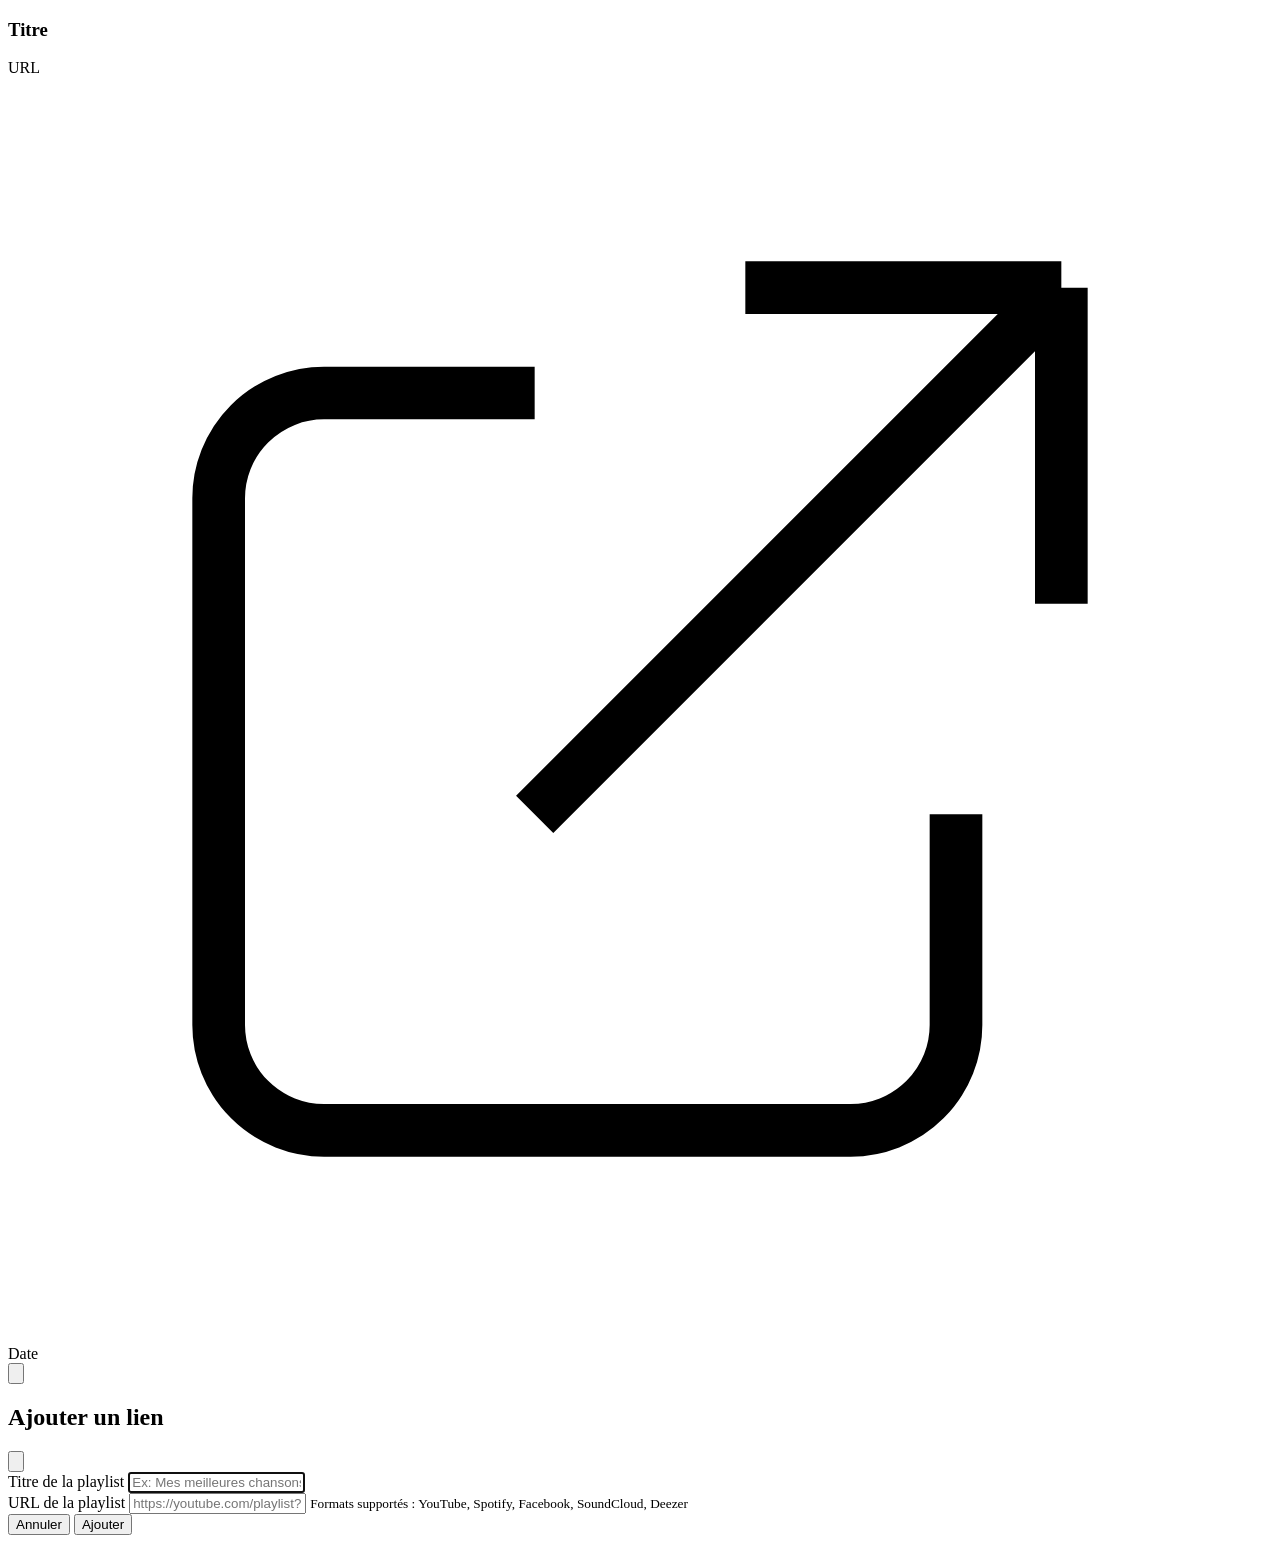
==== commit 016a7095: "Initial commit" ====
--- a/src/main/resources/templates/category.html
+++ b/src/main/resources/templates/category.html
@@ -6,11 +6,51 @@
     <meta name="viewport" content="width=device-width, initial-scale=1.0">
     <title th:text="${category.name}">Catégorie</title>
     <link rel="stylesheet" th:href="@{/css/style.css}">
+    <!-- CSRF meta for JS usage -->
+    <meta name="_csrf" th:content="${_csrf.token}" />
+    <meta name="_csrf_header" th:content="${_csrf.headerName}" />
+    <meta name="_csrf_parameter" th:content="${_csrf.parameterName}" />
 </head>
 <body>
     <div class="app-container">
+        <aside class="sidebar">
+            <nav class="sidebar-nav">
+                <a href="#" class="nav-item" data-tooltip="Accueil" th:href="@{/}">
+                    <svg viewBox="0 0 24 24" fill="none" stroke="currentColor">
+                        <path d="M3 12l2-2m0 0l7-7 7 7M5 10v10a1 1 0 001 1h3m10-11l2 2m-2-2v10a1 1 0 01-1 1h-3m-6 0a1 1 0 001-1v-4a1 1 0 011-1h2a1 1 0 011 1v4a1 1 0 001 1m-6 0h6"/>
+                    </svg>
+                </a>
+                <a href="#" class="nav-item" data-tooltip="Catégories" th:href="@{/}">
+                    <svg viewBox="0 0 24 24" fill="none" stroke="currentColor">
+                        <path d="M19 11H5m14 0a2 2 0 012 2v6a2 2 0 01-2 2H5a2 2 0 01-2-2v-6a2 2 0 012-2m14 0V9a2 2 0 00-2-2M5 11V9a2 2 0 012-2m0 0V5a2 2 0 012-2h6a2 2 0 012 2v2M7 7h10"/>
+                    </svg>
+                </a>
+                <a href="#" class="nav-item" data-tooltip="Paramètres">
+                    <svg viewBox="0 0 24 24" fill="none" stroke="currentColor">
+                        <path d="M10.325 4.317c.426-1.756 2.924-1.756 3.35 0a1.724 1.724 0 002.573 1.066c1.543-.94 3.31.826 2.37 2.37a1.724 1.724 0 001.065 2.572c1.756.426 1.756 2.924 0 3.35a1.724 1.724 0 00-1.066 2.573c.94 1.543-.826 3.31-2.37 2.37a1.724 1.724 0 00-2.572 1.065c-.426 1.756-2.924 1.756-3.35 0a1.724 1.724 0 00-2.573-1.066c-1.543.94-3.31-.826-2.37-2.37a1.724 1.724 0 00-1.065-2.572c-1.756-.426-1.756-2.924 0-3.35a1.724 1.724 0 001.066-2.573c-.94-1.543.826-3.31 2.37-2.37.996.608 2.296.07 2.572-1.065z"/>
+                        <path d="M15 12a3 3 0 11-6 0 3 3 0 016 0z"/>
+                    </svg>
+                </a>
+                <a href="#" class="nav-item" data-tooltip="Notifications">
+                    <svg viewBox="0 0 24 24" fill="none" stroke="currentColor">
+                        <path d="M15 17h5l-5 5v-5z"/>
+                        <path d="M21 16V8a2 2 0 00-1-1.73l-7-4a2 2 0 00-2 0l-7 4A2 2 0 003 8v8a2 2 0 001 1.73l7 4a2 2 0 002 0l7-4A2 2 0 0021 16z"/>
+                        <path d="M13.73 21a2 2 0 01-3.46 0"/>
+                    </svg>
+                </a>
+            </nav>
+        </aside>
+        <div th:if="${flashMessage}" class="flash-notification" th:classappend="${flashType ?: 'info'}">
+            <span th:text="${flashMessage}"></span>
+            <button onclick="this.parentElement.style.display='none'">×</button>
+        </div>
         <header class="app-header">
             <div class="header-content">
+                <button class="sidebar-toggle" onclick="toggleSidebar()">
+                    <svg viewBox="0 0 24 24" fill="none" stroke="currentColor">
+                        <path d="M4 6h16M4 12h16M4 18h16"/>
+                    </svg>
+                </button>
                 <a href="/" class="back-link">
                     <svg viewBox="0 0 24 24" fill="none" stroke="currentColor">
                         <path d="M15 19l-7-7 7-7"/>
@@ -103,6 +143,7 @@
                     </button>
                 </div>
                 <form th:action="@{/link/add}" method="post" class="modal-form">
+                    <input type="hidden" th:name="${_csrf.parameterName}" th:value="${_csrf.token}" />
                     <input type="hidden" name="categoryId" th:value="${category.id}">
                     <div class="form-group">
                         <label for="linkTitle">Titre de la playlist</label>
